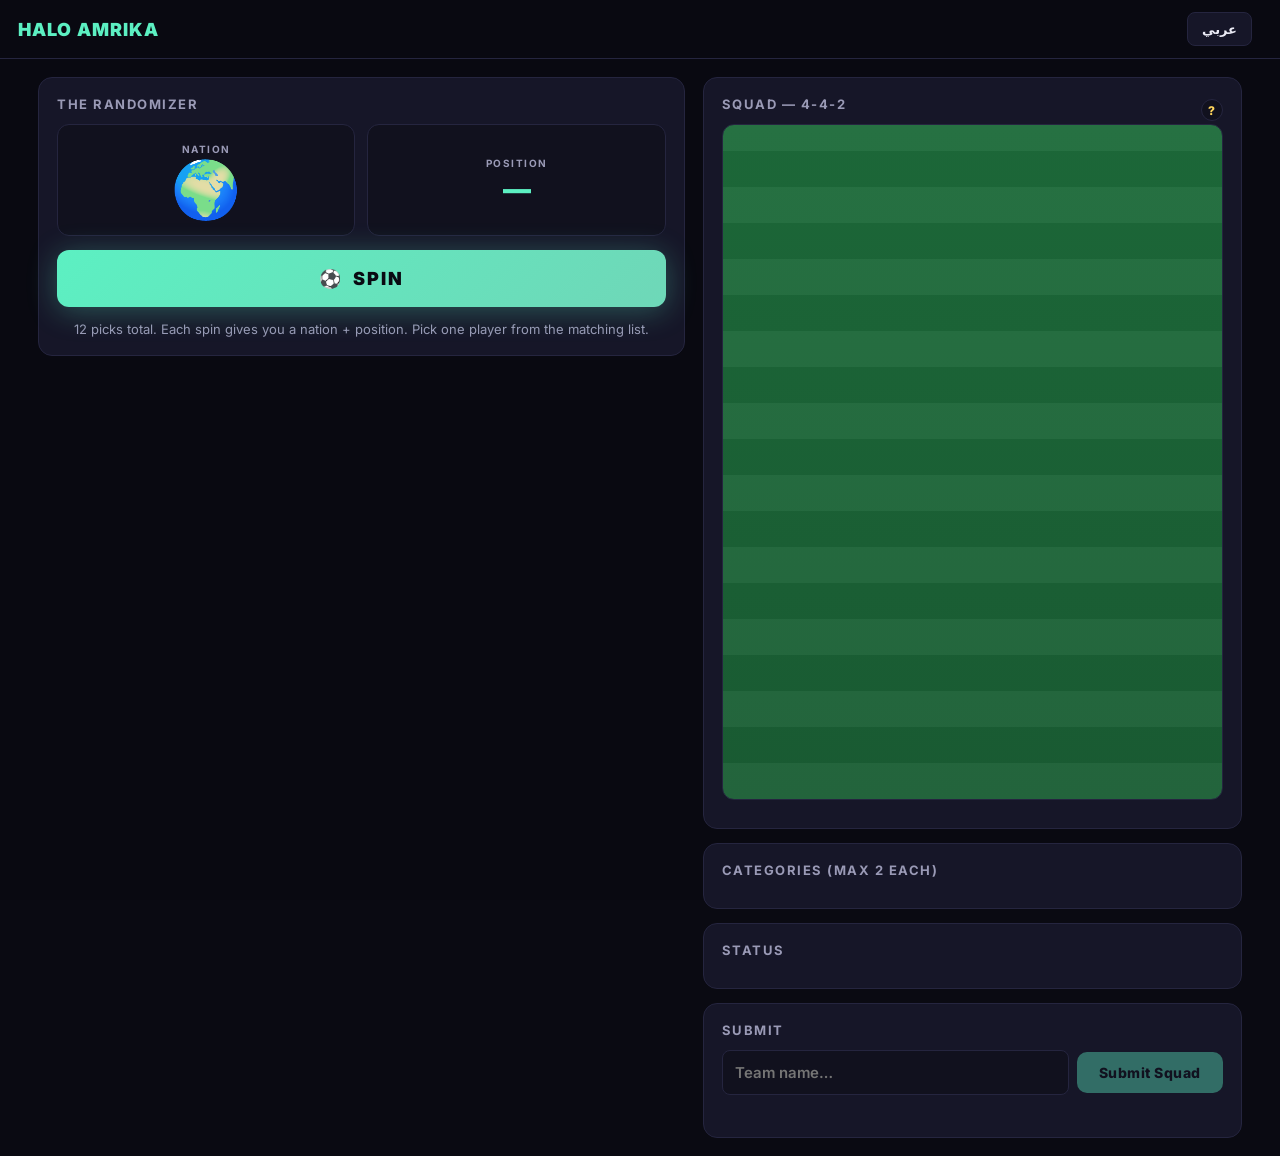
==== build.html @ 742189b5 "brand: 'هاللو امريكا' Arabic name; drop 'Saba7o USA Series 04' subtitle; fix lang persistence across" ====
<!DOCTYPE html>
<html lang="en">
<head>
<meta charset="UTF-8" />
<meta name="viewport" content="width=device-width, initial-scale=1.0" />
<title>Build My Squad · HALO AMRIKA</title>
<link rel="stylesheet" href="styles.css" />
<link href="https://fonts.googleapis.com/css2?family=Inter:wght@400;500;600;700;800;900&display=swap" rel="stylesheet" />
</head>
<body>

<header class="topbar">
  <a href="index.html" class="brand">
    <span class="brand-mark" data-i18n="brand.mark">HALO AMRIKA</span>
  </a>
  <div class="hdr-right">
    <button class="hdr-btn" id="langToggle" title="عربي / English">عربي</button>
    <span id="authSlot" class="auth-slot-inline"></span>
  </div>
</header>

<main class="build">
  <section class="build-left">

    <div class="build-card">
      <h3 data-i18n="build.randomizer">The Randomizer</h3>
      <div class="spinner-display">
        <div class="spinner-box flag" id="reelNation">
          <span class="lbl" data-i18n="reel.nation">NATION</span>
          <span class="val" id="reelNationVal">🌍</span>
        </div>
        <div class="spinner-box role" id="reelRole">
          <span class="lbl" data-i18n="reel.role">POSITION</span>
          <span class="val" id="reelRoleVal">—</span>
        </div>
      </div>
      <button class="spin-action" id="spinBtn" data-i18n="spin">SPIN</button>
      <p class="spin-hint" id="spinHint" data-i18n="spin.hint">12 picks total. Each spin draws a nation; then pick a position bucket and a player.</p>
    </div>

    <div class="build-card" id="candidatesCard" style="display:none;">
      <h3><span data-i18n="pick.player">Pick a player —</span> <span id="candHead" style="color:var(--text);text-transform:none;letter-spacing:0;font-size:15px;font-weight:800;"></span></h3>
      <div class="candidates" id="candidates"></div>
    </div>

    <div class="build-card" id="slotChooserCard" style="display:none;">
      <h3><span id="slotChooserHead" style="color:var(--text);text-transform:none;letter-spacing:0;font-size:15px;font-weight:800;"></span></h3>
      <div class="bucket-grid" id="slotChooserGrid"></div>
    </div>

  </section>

  <section class="build-right">
    <div class="build-card">
      <div style="display:flex;justify-content:space-between;align-items:center;">
        <h3 data-i18n="squad.build.title">Squad — 4-4-2</h3>
        <span class="wildcard-help" id="wildcardHelp" title="" data-i18n-title="wildcard.help">?</span>
      </div>
      <div class="pitch-wrap">
        <div class="pitch442" id="pitch442"></div>
        <div class="bench" id="bench"></div>
      </div>
    </div>

    <div class="build-card">
      <h3 data-i18n="categories">Categories (max 2 each)</h3>
      <div class="cat-status-grid" id="catStatus"></div>
    </div>

    <div class="build-card">
      <h3 data-i18n="status">Status</h3>
      <div id="constraints"></div>
    </div>

    <div class="build-card" id="subInCard" style="display:none;">
      <h3 data-i18n="subin.title">Sub In Wildcard</h3>
      <div id="subInList"></div>
    </div>

    <div class="build-card">
      <h3 data-i18n="submit.title">Submit</h3>
      <div class="submit-row">
        <input class="team-name-input" id="teamName" data-i18n-placeholder="submit.placeholder" placeholder="Team name…" maxlength="40" />
        <button class="submit-btn" id="submitBtn" data-i18n="submit.btn" disabled>Submit Squad</button>
      </div>
      <div class="submit-msg" id="submitMsg"></div>
    </div>
  </section>
</main>

<script type="module" src="js/i18n.js"></script>
<script type="module" src="build.js"></script>
</body>
</html>
---- styles.css ----
:root {
  --bg: #0a0a12;
  --bg-2: #11111e;
  --panel: #161628;
  --panel-2: #1d1d33;
  --line: #25253f;
  --text: #ececf6;
  --text-dim: #9a9ab6;
  --accent: #5cf0c2;
  --accent-2: #ffd55c;
  --pitch-green: #1d6b3a;
  --pitch-green-2: #1a5e34;
  --danger: #ff6b6b;
}

* { box-sizing: border-box; margin: 0; padding: 0; }
html, body {
  color: var(--text); font-family: "Inter", system-ui, sans-serif; min-height: 100vh;
}
body {
  background-color: var(--bg);
  position: relative;
  overflow-x: hidden;
}
/* Subtle grain layer */
body::before {
  content: "";
  position: fixed; inset: 0;
  background-image: url("data:image/svg+xml;utf8,<svg xmlns='http://www.w3.org/2000/svg' width='200' height='200'><filter id='n'><feTurbulence type='fractalNoise' baseFrequency='0.9' numOctaves='2' stitchTiles='stitch'/><feColorMatrix values='0 0 0 0 0  0 0 0 0 0  0 0 0 0 0  0 0 0 0.05 0'/></filter><rect width='100%25' height='100%25' filter='url(%23n)'/></svg>");
  pointer-events: none; z-index: 0; opacity: 0.6;
}
body > * { position: relative; z-index: 1; }
button { font-family: inherit; cursor: pointer; border: none; background: none; color: inherit; }
input { font-family: inherit; }
.hidden { display: none !important; }

/* ── topbar ──────────────────────────────── */
.topbar {
  display: flex; align-items: center; justify-content: space-between;
  padding: 12px 18px; border-bottom: 1px solid var(--line);
  background: rgba(10, 10, 18, 0.85); backdrop-filter: blur(8px);
  position: sticky; top: 0; z-index: 10;
}
.brand {
  display: flex; align-items: baseline; gap: 10px;
  text-decoration: none; color: inherit;
}
.brand-mark { font-weight: 900; letter-spacing: 1px; font-size: 18px; color: var(--accent); }
.brand-sub { color: var(--text-dim); font-size: 13px; }
.round-pill {
  background: var(--panel-2); border: 1px solid var(--line);
  padding: 6px 12px; border-radius: 999px; font-size: 12px;
  font-weight: 600; letter-spacing: 0.5px;
}
.icon-btn {
  width: 36px; height: 36px; border-radius: 8px;
  background: var(--panel); border: 1px solid var(--line);
  font-size: 18px;
}
.icon-btn:hover { background: var(--panel-2); }

.hdr-right { display: flex; align-items: center; gap: 10px; }
.hdr-btn {
  background: var(--panel); border: 1px solid var(--line);
  padding: 8px 14px; border-radius: 8px; font-size: 13px; font-weight: 700; color: var(--text);
  text-decoration: none;
}
.hdr-btn:hover { background: var(--panel-2); }
.hdr-btn.primary { background: var(--accent); color: #0a0a12; border-color: var(--accent); }
.hdr-link { color: var(--text-dim); font-size: 13px; text-decoration: none; }
.hdr-link:hover { color: var(--text); }
.hdr-email { color: var(--text-dim); font-size: 12px; }
.auth-slot-inline { display: inline-flex; align-items: center; gap: 8px; }

.league-banner {
  background: var(--panel-2); border-bottom: 1px solid var(--line);
  padding: 8px 18px; font-size: 13px; text-align: center;
  color: var(--accent);
}
.league-banner b { color: var(--text); }

/* ── setup screen ────────────────────────── */
.setup { padding: 48px 20px 80px; }
.setup-inner { max-width: 720px; margin: 0 auto; text-align: center; }
.setup-title { font-size: 34px; font-weight: 800; margin-bottom: 8px; }
.setup-sub { color: var(--text-dim); margin-bottom: 36px; }
.setup-step { margin-bottom: 28px; text-align: left; }
.setup-step-label {
  font-size: 12px; letter-spacing: 1px; text-transform: uppercase;
  color: var(--text-dim); margin-bottom: 12px;
}
.formation-grid {
  display: grid; grid-template-columns: repeat(auto-fit, minmax(140px, 1fr));
  gap: 10px;
}
.formation-card {
  background: var(--panel); border: 1px solid var(--line);
  border-radius: 12px; padding: 16px; text-align: center;
  transition: border-color 0.15s, transform 0.15s;
}
.formation-card:hover { border-color: var(--accent); transform: translateY(-2px); }
.formation-card.selected { border-color: var(--accent); background: var(--panel-2); }
.formation-card-name { font-weight: 800; font-size: 18px; }
.formation-card-desc { color: var(--text-dim); font-size: 12px; margin-top: 4px; }

.setup-start {
  margin-top: 16px;
  padding: 14px 28px; background: var(--accent); color: #0a0a12;
  border-radius: 12px; font-weight: 800; font-size: 16px;
  transition: opacity 0.15s, transform 0.15s;
}
.setup-start:disabled { opacity: 0.4; cursor: not-allowed; }
.setup-start:not(:disabled):hover { transform: translateY(-2px); }

/* ── game screen ─────────────────────────── */
.game {
  display: grid; grid-template-columns: 1fr 1fr; gap: 18px;
  padding: 18px; max-width: 1240px; margin: 0 auto;
  min-height: calc(100vh - 60px);
}
@media (max-width: 900px) {
  .game { grid-template-columns: 1fr; }
}
.left-col, .pitch-col { display: flex; flex-direction: column; }

/* ── spin pane ───────────────────────────── */
.spin-pane {
  background: var(--panel); border: 1px solid var(--line); border-radius: 16px;
  padding: 32px 24px; text-align: center;
}
.pot-banner {
  display: inline-block;
  background: var(--panel-2); border: 1px solid var(--line);
  padding: 8px 16px; border-radius: 999px;
  font-size: 12px; font-weight: 700; letter-spacing: 1px;
  color: var(--accent); margin-bottom: 6px;
}
.pot-banner .pot-sub {
  color: var(--text-dim); margin-left: 6px; font-weight: 500; letter-spacing: 0.5px;
}
.reels {
  display: grid; grid-template-columns: 1fr 1.5fr; gap: 14px;
  margin: 14px 0 8px;
}
.reel {
  background: var(--bg-2); border: 1px solid var(--line); border-radius: 12px;
  padding: 18px 12px; display: flex; flex-direction: column; align-items: center;
  gap: 6px; min-height: 110px; justify-content: center;
}
.reel-label {
  font-size: 10px; letter-spacing: 1.5px; color: var(--text-dim); font-weight: 700;
}
.reel-value {
  font-size: 38px; font-weight: 900; letter-spacing: 0.5px;
}
.reel-flag .reel-value { font-size: 56px; line-height: 1; }
.reel.spinning .reel-value { animation: spin 0.06s linear infinite; }
@keyframes spin { from { transform: translateY(-3px); } to { transform: translateY(3px); } }

.reel-captions {
  display: grid; grid-template-columns: 1fr 1.5fr; gap: 14px;
  color: var(--text-dim); font-size: 11px; letter-spacing: 1px;
  margin-bottom: 22px;
}

.spin-btn {
  display: block; width: 100%; padding: 16px;
  background: var(--accent); color: #0a0a12; border-radius: 12px;
  font-weight: 900; font-size: 18px; letter-spacing: 1.5px;
  transition: transform 0.15s, opacity 0.15s;
}
.spin-btn:hover { transform: translateY(-2px); }
.spin-btn:disabled { opacity: 0.4; cursor: not-allowed; transform: none; }
.spin-hint { margin-top: 14px; color: var(--text-dim); font-size: 13px; }
.needed-hint {
  margin-top: 8px; color: var(--accent-2); font-size: 13px; font-weight: 600;
}

/* ── draft pane ──────────────────────────── */
.draft-pane {
  background: var(--panel); border: 1px solid var(--line); border-radius: 16px;
  padding: 18px; display: flex; flex-direction: column;
  flex: 1; min-height: 0;
}
.draft-head { display: flex; justify-content: space-between; align-items: center; gap: 12px; }
.draft-title { display: flex; align-items: center; gap: 8px; font-weight: 800; font-size: 18px; }
.draft-title #draftFlag { font-size: 26px; }
.draft-group {
  font-size: 11px; padding: 3px 8px; border-radius: 999px;
  background: var(--panel-2); color: var(--text-dim); font-weight: 700;
}
.draft-search {
  background: var(--bg-2); border: 1px solid var(--line); border-radius: 8px;
  padding: 8px 12px; color: var(--text); width: 180px; font-size: 13px;
}
.draft-subhead {
  display: flex; justify-content: space-between; align-items: center;
  margin: 14px 0 8px;
}
.draft-instruct { color: var(--text-dim); font-size: 12px; }
.draft-cols { display: flex; gap: 14px; font-style: normal; }
.draft-cols i {
  font-size: 10px; color: var(--text-dim); letter-spacing: 1px; font-weight: 700;
  width: 38px; text-align: center; font-style: normal;
}
.player-list {
  flex: 1; overflow-y: auto; min-height: 280px; max-height: 60vh;
  display: flex; flex-direction: column; gap: 4px;
  padding-right: 4px;
}
.player-row {
  display: grid;
  grid-template-columns: 28px 1fr 38px 38px 38px;
  gap: 8px; align-items: center;
  padding: 8px 10px; border-radius: 8px;
  background: var(--bg-2); border: 1px solid transparent;
  transition: border-color 0.1s, background 0.1s;
}
.player-row:hover { border-color: var(--accent); }
.player-row.disabled { opacity: 0.35; cursor: not-allowed; }
.player-row.disabled:hover { border-color: transparent; }
.pr-no { color: var(--text-dim); font-size: 12px; font-weight: 700; text-align: center; }
.pr-meta { display: flex; flex-direction: column; gap: 2px; min-width: 0; }
.pr-name {
  font-weight: 700; font-size: 14px; white-space: nowrap;
  overflow: hidden; text-overflow: ellipsis;
}
.pr-name .captain { font-size: 10px; color: var(--accent-2); margin-left: 4px; }
.pr-club { color: var(--text-dim); font-size: 11px; white-space: nowrap; overflow: hidden; text-overflow: ellipsis; }
.pr-pos, .pr-caps, .pr-goals { text-align: center; font-size: 13px; font-weight: 600; }
.pr-pos { color: var(--accent); }

/* ── pitch ───────────────────────────────── */
.pitch-col { gap: 8px; }
.pitch {
  position: relative; flex: 1; min-height: 440px;
  background:
    linear-gradient(180deg, var(--pitch-green) 0%, var(--pitch-green-2) 100%);
  background-image:
    repeating-linear-gradient(0deg,
      rgba(255,255,255,0.04) 0 36px,
      rgba(0,0,0,0.04) 36px 72px),
    linear-gradient(180deg, var(--pitch-green) 0%, var(--pitch-green-2) 100%);
  border-radius: 16px; border: 1px solid var(--line);
  overflow: hidden; padding: 12px;
}
.pitch-lines { position: absolute; inset: 12px; pointer-events: none; }
.pl-box {
  position: absolute; left: 25%; right: 25%; height: 60px;
  border: 2px solid rgba(255,255,255,0.22);
}
.pl-box-top { top: 0; border-top: none; }
.pl-box-bottom { bottom: 0; border-bottom: none; }
.pl-circle {
  position: absolute; left: 50%; top: 50%;
  width: 90px; height: 90px; border-radius: 50%;
  border: 2px solid rgba(255,255,255,0.22);
  transform: translate(-50%, -50%);
}
.pl-halfway {
  position: absolute; left: 0; right: 0; top: 50%; height: 0;
  border-top: 2px solid rgba(255,255,255,0.22);
}
.pl-spot {
  position: absolute; left: 50%; width: 4px; height: 4px;
  background: rgba(255,255,255,0.4); border-radius: 50%;
  transform: translateX(-50%);
}
.pl-spot-top { top: 36px; }
.pl-spot-bottom { bottom: 36px; }

.slot {
  position: absolute; transform: translate(-50%, -50%);
  display: flex; flex-direction: column; align-items: center; gap: 4px;
  width: 90px; text-align: center;
  z-index: 2;
}
.slot-pill {
  background: rgba(10, 10, 18, 0.78); border: 1.5px solid rgba(255,255,255,0.25);
  border-radius: 10px; padding: 5px 8px;
  min-width: 70px;
  font-size: 11px; font-weight: 700; color: var(--text);
  white-space: nowrap; overflow: hidden; text-overflow: ellipsis; max-width: 100px;
}
.slot.empty .slot-pill {
  background: rgba(10, 10, 18, 0.45); color: rgba(255,255,255,0.55);
  border-style: dashed;
}
.slot.next .slot-pill {
  border-color: var(--accent-2);
  box-shadow: 0 0 0 2px rgba(255, 213, 92, 0.25);
}
.slot-flag { font-size: 16px; line-height: 1; }
.slot-pos {
  font-size: 9px; letter-spacing: 1px; color: rgba(255,255,255,0.6); font-weight: 800;
}

.formation-tag {
  text-align: center; padding: 6px;
  background: var(--panel); border: 1px solid var(--line); border-radius: 8px;
  font-weight: 800; font-size: 13px; color: var(--text-dim); letter-spacing: 2px;
}

/* ── results ─────────────────────────────── */
.results { padding: 36px 20px; }
.results-inner { max-width: 760px; margin: 0 auto; text-align: center; }
.results-title { font-size: 30px; font-weight: 800; }
.results-sub { color: var(--text-dim); margin: 6px 0 22px; }
.results-pitch { min-height: 540px; max-width: 460px; margin: 0 auto 22px; }
.results-buttons { display: flex; justify-content: center; gap: 12px; }
.primary-btn {
  background: var(--accent); color: #0a0a12; padding: 12px 22px;
  border-radius: 10px; font-weight: 800;
}
.ghost-btn {
  background: var(--panel); border: 1px solid var(--line); color: var(--text);
  padding: 12px 22px; border-radius: 10px; font-weight: 700;
}
.primary-btn:hover, .ghost-btn:hover { transform: translateY(-2px); }

/* ── HALO AMRIKA landing — Aurora hero ───── */
.hero {
  padding: 80px 20px 56px;
  border-bottom: 1px solid var(--line);
  text-align: center;
  position: relative;
  overflow: hidden;
  isolation: isolate;
}
.hero::before, .hero::after {
  content: "";
  position: absolute;
  top: -30%; left: -20%;
  width: 140%; height: 160%;
  background:
    radial-gradient(ellipse 40% 30% at 20% 30%, rgba(92, 240, 194, 0.35), transparent 60%),
    radial-gradient(ellipse 35% 28% at 80% 40%, rgba(255, 213, 92, 0.28), transparent 60%),
    radial-gradient(ellipse 50% 35% at 50% 80%, rgba(160, 100, 255, 0.22), transparent 65%);
  filter: blur(60px);
  z-index: -1;
  animation: aurora 28s ease-in-out infinite alternate;
  opacity: 0.85;
}
.hero::after {
  animation-duration: 38s;
  animation-direction: alternate-reverse;
  background:
    radial-gradient(ellipse 35% 25% at 70% 20%, rgba(255, 100, 140, 0.22), transparent 60%),
    radial-gradient(ellipse 45% 35% at 30% 70%, rgba(92, 240, 194, 0.22), transparent 60%);
  opacity: 0.6;
}
@keyframes aurora {
  0%   { transform: translate(0%, 0%)    rotate(0deg)   scale(1); }
  25%  { transform: translate(4%, -3%)   rotate(8deg)   scale(1.05); }
  50%  { transform: translate(-3%, 5%)   rotate(-6deg)  scale(0.98); }
  75%  { transform: translate(6%, 2%)    rotate(10deg)  scale(1.08); }
  100% { transform: translate(-4%, -4%)  rotate(-4deg)  scale(1.02); }
}
@media (prefers-reduced-motion: reduce) {
  .hero::before, .hero::after { animation: none; }
}
.hero-inner { max-width: 760px; margin: 0 auto; }
.hero-eyebrow {
  font-size: 11px; letter-spacing: 2.5px; color: var(--text-dim);
  text-transform: uppercase; margin-bottom: 16px; font-weight: 700;
}
.hero-title {
  font-size: clamp(40px, 8vw, 84px); font-weight: 900; letter-spacing: -1.5px;
  background: linear-gradient(135deg, var(--accent) 0%, var(--accent-2) 50%, #ff8e8e 100%);
  background-size: 200% 200%;
  -webkit-background-clip: text; background-clip: text; color: transparent;
  margin-bottom: 14px; line-height: 1;
  animation: title-shimmer 8s ease-in-out infinite alternate;
  text-shadow: 0 0 60px rgba(92, 240, 194, 0.15);
}
@keyframes title-shimmer {
  0%   { background-position: 0% 50%; }
  100% { background-position: 100% 50%; }
}
.hero-tag { color: var(--text); font-size: 16px; line-height: 1.6; margin-bottom: 24px; }
.hero-tag b { color: var(--accent-2); }
.hero-status {
  display: inline-block;
  background: var(--panel-2); border: 1px solid var(--line);
  padding: 8px 16px; border-radius: 999px;
  font-size: 12px; font-weight: 700; letter-spacing: 1px; color: var(--accent);
}
.hero-cta {
  display: inline-block; margin-top: 18px;
  padding: 14px 28px; background: var(--accent); color: #0a0a12;
  border-radius: 12px; font-weight: 900; font-size: 15px; letter-spacing: 1px;
  text-decoration: none;
  transition: transform 0.18s, box-shadow 0.18s;
  box-shadow: 0 4px 30px rgba(92, 240, 194, 0.25);
  position: relative;
  overflow: hidden;
}
.hero-cta:hover {
  transform: translateY(-2px);
  box-shadow: 0 8px 40px rgba(92, 240, 194, 0.45);
}
.hero-cta::after {
  content: ""; position: absolute; inset: 0;
  background: linear-gradient(110deg, transparent 30%, rgba(255,255,255,0.35) 50%, transparent 70%);
  transform: translateX(-100%);
  transition: transform 0.6s;
}
.hero-cta:hover::after { transform: translateX(100%); }
.hero-cta.ghost {
  background: var(--panel); border: 1px solid var(--line);
  color: var(--text); margin-left: 10px;
}

/* ── strips (sections) ───────────────────── */
.strip { padding: 36px 20px; }
.strip-alt { background: var(--bg-2); border-top: 1px solid var(--line); border-bottom: 1px solid var(--line); }
.strip-inner { max-width: 1100px; margin: 0 auto; }
.strip-title {
  font-size: 18px; font-weight: 800; margin-bottom: 18px;
  letter-spacing: 0.5px;
}
.strip-note { color: var(--text-dim); font-size: 13px; margin-top: 10px; }
.two-col { display: grid; grid-template-columns: 1fr 1fr; gap: 40px; }
@media (max-width: 720px) { .two-col { grid-template-columns: 1fr; gap: 30px; } }

/* ── squad cells (rules summary on landing) ── */
.squad-grid {
  display: grid; grid-template-columns: repeat(4, 1fr); gap: 8px;
}
.sq-cell {
  background: var(--panel); border: 1px solid var(--line); border-radius: 10px;
  padding: 12px; display: flex; justify-content: space-between; align-items: center;
}
.sq-pos { font-weight: 800; color: var(--accent); font-size: 13px; letter-spacing: 1px; }
.sq-n   { font-size: 13px; color: var(--text-dim); }
.sq-cell.wild { border-color: var(--accent-2); }
.sq-cell.wild .sq-pos { color: var(--accent-2); }
.sq-cell.arab { border-color: #d97706; }
.sq-cell.arab .sq-pos { color: #f59e0b; }

/* ── rules table ─────────────────────────── */
.rules { width: 100%; border-collapse: collapse; font-size: 14px; }
.rules td { padding: 8px 10px; border-bottom: 1px solid var(--line); }
.rules td:last-child { text-align: right; font-weight: 800; color: var(--accent); width: 80px; }

/* ── leaderboard ─────────────────────────── */
.lb-table { display: flex; flex-direction: column; gap: 6px; }
.lb-head, .lb-row {
  display: grid;
  grid-template-columns: 44px 1fr 1fr 72px;
  gap: 10px; align-items: center;
  padding: 10px 14px;
}
.lb-head {
  font-size: 11px; color: var(--text-dim); letter-spacing: 1px; padding-bottom: 4px;
}
.lb-row {
  background: var(--panel); border: 1px solid var(--line); border-radius: 10px;
}
.lb-row.me { border-color: var(--accent); background: linear-gradient(180deg, var(--panel) 0%, var(--panel-2) 100%); }
.lb-rank { font-weight: 800; color: var(--accent); font-size: 16px; }
.lb-team { font-weight: 700; }
.lb-team .lb-form { color: var(--text-dim); font-weight: 400; font-size: 11px; margin-left: 6px; }
.lb-owner { color: var(--text-dim); font-size: 13px; overflow: hidden; text-overflow: ellipsis; white-space: nowrap; }
.lb-pts { text-align: right; font-weight: 800; font-size: 16px; }
.lb-empty {
  color: var(--text-dim); font-size: 13px; padding: 18px; text-align: center;
  background: var(--panel); border: 1px dashed var(--line); border-radius: 12px;
}

/* ── player pool ─────────────────────────── */
.pool-head { display: flex; justify-content: space-between; align-items: end; margin-bottom: 16px; flex-wrap: wrap; gap: 8px; }
.pool-stats { color: var(--text-dim); font-size: 12px; }
.pool-filters {
  display: flex; gap: 8px; align-items: center; flex-wrap: wrap;
  margin-bottom: 14px;
}
.pool-select {
  background: var(--bg-2); border: 1px solid var(--line); border-radius: 8px;
  padding: 8px 10px; color: var(--text); font-size: 13px; font-family: inherit;
}
.pool-toggle { display: flex; align-items: center; gap: 6px; color: var(--text-dim); font-size: 13px; cursor: pointer; }
.pool-toggle input { accent-color: var(--accent); }

.pool-list { display: flex; flex-direction: column; gap: 4px; }
.pool-row {
  display: grid;
  grid-template-columns: 32px 1fr auto 38px;
  gap: 10px; align-items: center;
  padding: 8px 12px;
  background: var(--panel); border: 1px solid var(--line); border-radius: 8px;
  transition: border-color 0.1s;
}
.pool-row:hover { border-color: var(--accent); }
.pr-flag { font-size: 18px; line-height: 1; }
.pr-meta { min-width: 0; }
.pr-name { font-weight: 700; font-size: 14px; white-space: nowrap; overflow: hidden; text-overflow: ellipsis; }
.pr-club { font-size: 11px; color: var(--text-dim); white-space: nowrap; overflow: hidden; text-overflow: ellipsis; }
.pr-roles { display: flex; gap: 3px; flex-wrap: wrap; }
.pr-cat { font-size: 11px; font-weight: 800; text-align: center; padding: 3px 0; border-radius: 4px; min-width: 32px; }
.pr-cat.cat-1 { background: rgba(92, 240, 194, 0.18); color: var(--accent); }
.pr-cat.cat-2 { background: rgba(120, 220, 200, 0.16); color: #6ed8b8; }
.pr-cat.cat-3 { background: rgba(255, 213, 92, 0.18); color: var(--accent-2); }
.pr-cat.cat-4 { background: rgba(255, 180, 100, 0.16); color: #ffb464; }
.pr-cat.cat-5 { background: rgba(255, 120, 120, 0.16); color: #ff8888; }
.pr-cat.cat-6 { background: rgba(154, 154, 182, 0.16); color: var(--text-dim); }

.role-chip {
  font-size: 9px; font-weight: 800; letter-spacing: 0.5px;
  padding: 2px 6px; border-radius: 4px;
  background: var(--bg-2); border: 1px solid var(--line); color: var(--text-dim);
}
.role-chip.role-GK  { color: #ffd55c; border-color: #5e4a14; }
.role-chip.role-CB  { color: #7aa6ff; border-color: #3b4e7d; }
.role-chip.role-FB  { color: #8dc7f0; border-color: #3b5b75; }
.role-chip.role-CM  { color: #5cf0c2; border-color: #1e6b54; }
.role-chip.role-WIN { color: #ff8e8e; border-color: #6b2a2a; }
.role-chip.role-ST  { color: #ffb454; border-color: #6b4a14; }

.pool-more { margin-top: 14px; text-align: center; }
.pool-more .ghost-btn { padding: 10px 18px; font-size: 13px; }

/* ── footer ──────────────────────────────── */
.footer {
  padding: 30px 20px; border-top: 1px solid var(--line);
  text-align: center; color: var(--text-dim); font-size: 12px;
  background: var(--bg-2);
}
.footer-sub { margin-top: 4px; opacity: 0.7; }

/* ── RTL polish ──────────────────────────────────────────────── */
[dir="rtl"] .brand { flex-direction: row-reverse; }
[dir="rtl"] .hdr-right { flex-direction: row-reverse; }
[dir="rtl"] .club-crest,
[dir="rtl"] .club-badge { margin-right: 0; margin-left: 4px; }
[dir="rtl"] .cand-pick { letter-spacing: 0; }
[dir="rtl"] .lb-head,
[dir="rtl"] .lb-row { direction: rtl; }
[dir="rtl"] .lb-pts { text-align: left; }
[dir="rtl"] .role-chip { letter-spacing: 0; }
[dir="rtl"] .hero-cta.ghost { margin-left: 0; margin-right: 10px; }

/* ── build (squad builder) ───────────────── */
.build {
  display: grid; grid-template-columns: 1.2fr 1fr; gap: 18px;
  padding: 18px; max-width: 1240px; margin: 0 auto;
}
@media (max-width: 900px) { .build { grid-template-columns: 1fr; } }
.build-left, .build-right { display: flex; flex-direction: column; gap: 14px; }
.build-card {
  background: var(--panel); border: 1px solid var(--line); border-radius: 14px;
  padding: 18px;
}
.build-card h3 {
  font-size: 13px; letter-spacing: 1.5px; color: var(--text-dim);
  text-transform: uppercase; margin-bottom: 12px; font-weight: 700;
}

.spinner-display {
  display: grid; grid-template-columns: 1fr 1fr; gap: 12px;
  margin-bottom: 14px;
}
.spinner-single { margin-bottom: 14px; }
.spinner-box.big { min-height: 140px; }
.spinner-box.big .val { font-size: 32px; }
.spinner-box.flag.big .val { font-size: 64px; }
.spinner-box {
  background: var(--bg-2); border: 1px solid var(--line); border-radius: 12px;
  padding: 18px 12px; display: flex; flex-direction: column; align-items: center;
  gap: 6px; min-height: 110px; justify-content: center; text-align: center;
}
.spinner-box .lbl { font-size: 10px; letter-spacing: 1.5px; color: var(--text-dim); font-weight: 700; }
.spinner-box .val { font-size: 28px; font-weight: 900; line-height: 1; }
.spinner-box.role .val { color: var(--accent); }
.spinner-box.flag .val { font-size: 56px; }
.spinner-box.spinning .val { animation: spin 0.06s linear infinite; }
.spinner-box.big {
  background:
    radial-gradient(ellipse 70% 50% at 50% 50%, rgba(92, 240, 194, 0.06), transparent 70%),
    var(--bg-2);
  box-shadow: inset 0 0 30px rgba(92, 240, 194, 0.08);
  border: 1.5px solid var(--line);
  transition: border-color 0.3s, box-shadow 0.3s;
}
.spinner-box.big.spinning {
  border-color: var(--accent);
  box-shadow:
    inset 0 0 40px rgba(92, 240, 194, 0.2),
    0 0 30px rgba(92, 240, 194, 0.25);
}

.spin-action {
  display: block; width: 100%; padding: 18px;
  background: linear-gradient(135deg, var(--accent) 0%, #6ed8b8 50%, var(--accent) 100%);
  background-size: 200% 100%;
  color: #0a0a12; border-radius: 12px;
  font-weight: 900; font-size: 18px; letter-spacing: 2px;
  margin-bottom: 10px;
  transition: transform 0.15s, box-shadow 0.15s, background-position 0.4s;
  box-shadow: 0 4px 30px rgba(92, 240, 194, 0.3);
  position: relative;
  overflow: hidden;
}
.spin-action:disabled {
  opacity: 0.35; cursor: not-allowed; background: var(--panel); color: var(--text-dim);
  box-shadow: none;
}
.spin-action:not(:disabled):hover {
  transform: translateY(-2px);
  background-position: 100% 0;
  box-shadow: 0 6px 40px rgba(92, 240, 194, 0.5);
}
.spin-action:not(:disabled)::before {
  content: "⚽"; margin-right: 10px; display: inline-block;
  animation: ball-spin 4s linear infinite;
}
@keyframes ball-spin {
  to { transform: rotate(360deg); }
}
.spin-hint { color: var(--text-dim); font-size: 13px; text-align: center; min-height: 1.2em; }

.candidates { display: flex; flex-direction: column; gap: 4px; max-height: 50vh; overflow-y: auto; }
.cand-row {
  display: grid; grid-template-columns: 28px 28px 1fr auto; gap: 10px; align-items: center;
  padding: 8px 12px; background: var(--bg-2); border: 1px solid transparent;
  border-radius: 8px; cursor: pointer; transition: border-color 0.1s;
}
.cand-flag { font-size: 20px; line-height: 1; text-align: center; }
.cand-head-flag { font-size: 22px; vertical-align: middle; margin-right: 2px; }
.cand-row:hover { border-color: var(--accent); }
.cand-no { color: var(--text-dim); font-size: 11px; font-weight: 700; text-align: center; }
.cand-name { font-weight: 700; font-size: 13px; }
.cand-club { font-size: 11px; color: var(--text-dim); }
.cand-pick {
  background: var(--accent); color: #0a0a12; font-weight: 800;
  padding: 4px 10px; border-radius: 6px; font-size: 11px; letter-spacing: 0.5px;
}

/* squad slots panel (right column) */
.slots-grid { display: grid; grid-template-columns: repeat(4, 1fr); gap: 8px; }
.slot-card {
  background: var(--bg-2); border: 1px solid var(--line); border-radius: 10px;
  padding: 10px; min-height: 78px;
  display: flex; flex-direction: column; gap: 4px;
}
.slot-card.next   { border-color: var(--accent-2); box-shadow: 0 0 0 2px rgba(255,213,92,0.18); }
.slot-card.filled { border-color: var(--accent); }
.slot-card.wild   { border-style: dashed; }
.slot-card .slot-tag { font-size: 10px; letter-spacing: 1px; color: var(--text-dim); font-weight: 800; }
.slot-card .slot-name { font-size: 13px; font-weight: 700; line-height: 1.2; overflow: hidden; text-overflow: ellipsis; }
.slot-card .slot-nation { font-size: 11px; color: var(--text-dim); }
.slot-card .slot-empty { color: var(--text-dim); font-size: 12px; font-style: italic; }

.constraint-line {
  display: flex; justify-content: space-between; padding: 6px 0;
  font-size: 13px; border-bottom: 1px solid var(--line);
}
.constraint-line:last-child { border-bottom: none; }
.constraint-line .ok { color: var(--accent); font-weight: 700; }
.constraint-line .bad { color: var(--accent-2); font-weight: 700; }

.submit-row { display: flex; gap: 8px; align-items: center; flex-wrap: wrap; }
.team-name-input {
  flex: 1; min-width: 200px;
  background: var(--bg-2); border: 1px solid var(--line); border-radius: 8px;
  padding: 12px; color: var(--text); font-size: 15px; font-weight: 600;
}
.submit-btn {
  background: var(--accent); color: #0a0a12; padding: 12px 22px;
  border-radius: 10px; font-weight: 800; font-size: 14px; letter-spacing: 0.5px;
}
.submit-btn:disabled { opacity: 0.4; cursor: not-allowed; }
.submit-btn:not(:disabled):hover { transform: translateY(-2px); }
.submit-msg { font-size: 13px; min-height: 1.2em; margin-top: 8px; color: var(--accent-2); }

/* ── bucket picker (after spin) ──────────────────────────────── */
.bucket-grid {
  display: grid; grid-template-columns: repeat(5, 1fr); gap: 6px;
}
@media (max-width: 600px) { .bucket-grid { grid-template-columns: repeat(3, 1fr); } }
.bucket-btn {
  background: var(--bg-2); border: 1.5px solid var(--line); border-radius: 10px;
  padding: 12px 6px; text-align: center;
  display: flex; flex-direction: column; align-items: center; gap: 4px;
  transition: border-color 0.15s, transform 0.15s, background 0.15s;
}
.bucket-btn:not(.disabled):hover {
  border-color: var(--accent);
  transform: translateY(-2px);
  box-shadow: 0 6px 20px rgba(92, 240, 194, 0.18);
}
.bucket-btn.disabled { opacity: 0.35; cursor: not-allowed; }
.bucket-btn .bk-tag {
  font-weight: 900; font-size: 14px; letter-spacing: 1px;
}
.bucket-btn .bk-meta { font-size: 10px; color: var(--text-dim); }
.bucket-btn.bucket-GK  .bk-tag { color: #ffd55c; }
.bucket-btn.bucket-DEF .bk-tag { color: #7aa6ff; }
.bucket-btn.bucket-MID .bk-tag { color: var(--accent); }
.bucket-btn.bucket-WIN .bk-tag { color: #ff8e8e; }
.bucket-btn.bucket-FWD .bk-tag { color: #ffb454; }

/* role chips inline with name */
.cand-roles { margin-left: 6px; display: inline-flex; gap: 3px; }

/* ── per-category status (max 2) ─────────────────────────────── */
.cat-status-grid {
  display: grid; grid-template-columns: repeat(6, 1fr); gap: 6px;
}
.cat-pill {
  background: var(--bg-2); border: 1px solid var(--line); border-radius: 8px;
  padding: 8px 4px; text-align: center;
  display: flex; flex-direction: column; gap: 2px;
}
.cat-pill span { font-size: 10px; color: var(--text-dim); letter-spacing: 1px; font-weight: 700; }
.cat-pill b    { font-size: 14px; font-weight: 800; }
.cat-pill.full { border-color: var(--accent); background: var(--panel-2); }
.cat-pill.full b { color: var(--accent); }

/* ── sub-in rows ─────────────────────────────────────────────── */
.subin-row {
  display: grid; grid-template-columns: 1fr 30px 1fr; align-items: center;
  width: 100%; gap: 8px; padding: 10px 12px; margin-bottom: 6px;
  background: var(--bg-2); border: 1px solid var(--line); border-radius: 10px;
  text-align: left; cursor: pointer; transition: border-color 0.1s;
}
.subin-row:hover { border-color: var(--accent-2); }
.subin-row .swap-arrow {
  text-align: center; font-size: 18px; color: var(--accent-2); font-weight: 800;
}

/* ── modal overlay (submit confirmation + squad viewer) ──────── */
.modal-overlay {
  position: fixed; inset: 0; z-index: 100;
  background: rgba(0, 0, 0, 0.7);
  backdrop-filter: blur(6px);
  display: flex; align-items: center; justify-content: center;
  padding: 20px;
  animation: fadein 0.2s;
}
@keyframes fadein { from { opacity: 0; } to { opacity: 1; } }
.modal-card {
  background: var(--panel); border: 1px solid var(--line);
  border-radius: 16px; padding: 28px;
  max-width: 420px; width: 100%; max-height: 90vh; overflow-y: auto;
  position: relative; text-align: center;
  animation: popin 0.2s;
}
@keyframes popin { from { transform: scale(0.95); } to { transform: scale(1); } }
.modal-x {
  position: absolute; top: 12px; right: 12px;
  width: 32px; height: 32px; border-radius: 50%;
  background: var(--bg-2); border: 1px solid var(--line);
  font-size: 20px; color: var(--text); line-height: 1;
}
.modal-x:hover { background: var(--panel-2); }
.modal-badge { font-size: 50px; margin-bottom: 10px; }
.modal-title { font-size: 24px; font-weight: 900; margin-bottom: 8px; }
.modal-sub { color: var(--text-dim); font-size: 13px; line-height: 1.5; margin-bottom: 18px; }
.modal-actions { display: flex; flex-direction: column; gap: 8px; }
.modal-btn {
  padding: 12px 18px; border-radius: 10px; font-weight: 800; font-size: 14px;
  text-decoration: none; display: block; text-align: center;
  border: 1px solid var(--line); background: var(--panel-2); color: var(--text);
}
.modal-btn:hover { transform: translateY(-1px); }
.modal-btn.primary { background: var(--accent); color: #0a0a12; border-color: var(--accent); }
.modal-btn.whatsapp { background: #25D366; color: #0a0a12; border-color: #25D366; }
.modal-btn.copy { background: var(--bg-2); }
.modal-btn.ghost { background: transparent; color: var(--text-dim); }

/* ── clickable leaderboard rows ─────────────────────────────── */
.lb-row.clickable { cursor: pointer; transition: border-color 0.1s, transform 0.1s; }
.lb-row.clickable:hover { border-color: var(--accent); transform: translateX(2px); }

/* ── wildcard help icon ─────────────────────────────────────── */
.wildcard-help {
  display: inline-flex; align-items: center; justify-content: center;
  width: 22px; height: 22px; border-radius: 50%;
  background: var(--bg-2); border: 1px solid var(--line);
  color: var(--accent-2); font-weight: 800; font-size: 12px;
  cursor: help;
}
.wildcard-help:hover { background: var(--panel-2); border-color: var(--accent-2); }

/* ── homepage "My Squad" card ────────────────────────────────── */
.my-squad-card {
  background: var(--panel); border: 1px solid var(--line); border-radius: 14px;
  padding: 18px;
}
.my-squad-card .pitch442 { aspect-ratio: 1 / 1.25; width: 100%; max-width: 460px; margin: 0 auto; }
.my-squad-card .bench { margin-top: 10px; max-width: 460px; margin-left: auto; margin-right: auto; }

/* ── pitch (4-4-2) inside the build squad card ────────────────── */
.pitch-wrap { display: flex; flex-direction: column; gap: 10px; }
.pitch442 {
  position: relative;
  aspect-ratio: 1 / 1.35;
  background:
    repeating-linear-gradient(0deg,
      rgba(255,255,255,0.04) 0 36px,
      rgba(0,0,0,0.04) 36px 72px),
    linear-gradient(180deg, var(--pitch-green) 0%, var(--pitch-green-2) 100%);
  border-radius: 12px; border: 1px solid var(--line);
  overflow: hidden;
}
.pitch442 .pl-box, .pitch442 .pl-circle, .pitch442 .pl-halfway { pointer-events: none; }
.pitch442 .pl-box {
  position: absolute; left: 25%; right: 25%; height: 60px;
  border: 2px solid rgba(255,255,255,0.22);
}
.pitch442 .pl-box-top { top: 0; border-top: none; }
.pitch442 .pl-box-bottom { bottom: 0; border-bottom: none; }
.pitch442 .pl-circle {
  position: absolute; left: 50%; top: 50%;
  width: 90px; height: 90px; border-radius: 50%;
  border: 2px solid rgba(255,255,255,0.22);
  transform: translate(-50%, -50%);
}
.pitch442 .pl-halfway {
  position: absolute; left: 0; right: 0; top: 50%; height: 0;
  border-top: 2px solid rgba(255,255,255,0.22);
}
.pitch-slot {
  position: absolute; transform: translate(-50%, -50%);
  display: flex; flex-direction: column; align-items: center; gap: 2px;
  min-width: 72px; max-width: 90px; text-align: center;
  z-index: 2;
}
.pitch-slot .ps-flag {
  font-size: 22px; line-height: 1;
  filter: drop-shadow(0 2px 4px rgba(0,0,0,0.5));
  margin-bottom: 2px;
}
.pitch-slot .ps-name, .pitch-slot .ps-tag, .pitch-slot .ps-empty {
  background: rgba(10, 10, 18, 0.82);
  border: 1.5px solid rgba(255,255,255,0.28);
  border-radius: 8px;
  padding: 3px 7px;
  color: var(--text);
}
.pitch-slot .ps-name {
  font-size: 11px; font-weight: 800;
  white-space: nowrap; overflow: hidden; text-overflow: ellipsis;
  max-width: 90px;
}
.pitch-slot .ps-tag {
  font-size: 9px; letter-spacing: 1px; font-weight: 800;
  color: var(--text-dim);
  background: rgba(10, 10, 18, 0.6);
  padding: 1px 6px;
}
.pitch-slot.empty .ps-empty {
  font-size: 10px; letter-spacing: 1px; font-weight: 800; color: rgba(255,255,255,0.6);
  border-style: dashed; background: rgba(10, 10, 18, 0.5);
}
.pitch-slot.filled .ps-name { border-color: var(--accent); }

.bench {
  display: flex; flex-direction: column; gap: 6px;
}
.bench-label {
  font-size: 10px; letter-spacing: 1.5px; color: var(--text-dim); font-weight: 800;
}
.bench-slot {
  background: var(--bg-2); border: 1px dashed var(--line); border-radius: 10px;
  padding: 10px 12px; font-size: 13px; color: var(--text-dim);
}
.bench-slot.filled { border-style: solid; border-color: var(--accent-2); color: var(--text); }

/* ── flag images (flagcdn) ───────────────────────────────────── */
.flag-img {
  width: 24px; height: 18px; object-fit: cover;
  border-radius: 2px; box-shadow: 0 1px 2px rgba(0,0,0,0.4);
  vertical-align: middle;
}
.flag-img-mid {
  width: 36px; height: 27px; object-fit: cover;
  border-radius: 3px; box-shadow: 0 2px 5px rgba(0,0,0,0.5);
  vertical-align: middle;
}
.flag-img-big {
  width: 96px; height: 72px; object-fit: cover;
  border-radius: 4px; box-shadow: 0 4px 12px rgba(0,0,0,0.5);
  vertical-align: middle;
}
.reel-code { font-size: 22px; font-weight: 900; margin-left: 8px; vertical-align: middle; color: var(--text); }

/* ── club crest / initial badge ───────────────────────────────── */
.club-crest {
  width: 18px; height: 18px; object-fit: contain;
  margin-right: 4px; vertical-align: middle;
  border-radius: 3px;
  background: rgba(255,255,255,0.04);
}
.club-badge {
  display: inline-flex; align-items: center; justify-content: center;
  width: 18px; height: 18px; border-radius: 4px;
  font-size: 9px; font-weight: 800; letter-spacing: 0.5px;
  margin-right: 4px; vertical-align: middle;
}
.cand-club { display: flex; align-items: center; }
.cand-meta { min-width: 0; overflow: hidden; }
.cand-name { font-weight: 700; font-size: 13px; white-space: nowrap; overflow: hidden; text-overflow: ellipsis; }
.cand-club { font-size: 11px; color: var(--text-dim); }
.cand-club span { white-space: nowrap; overflow: hidden; text-overflow: ellipsis; }
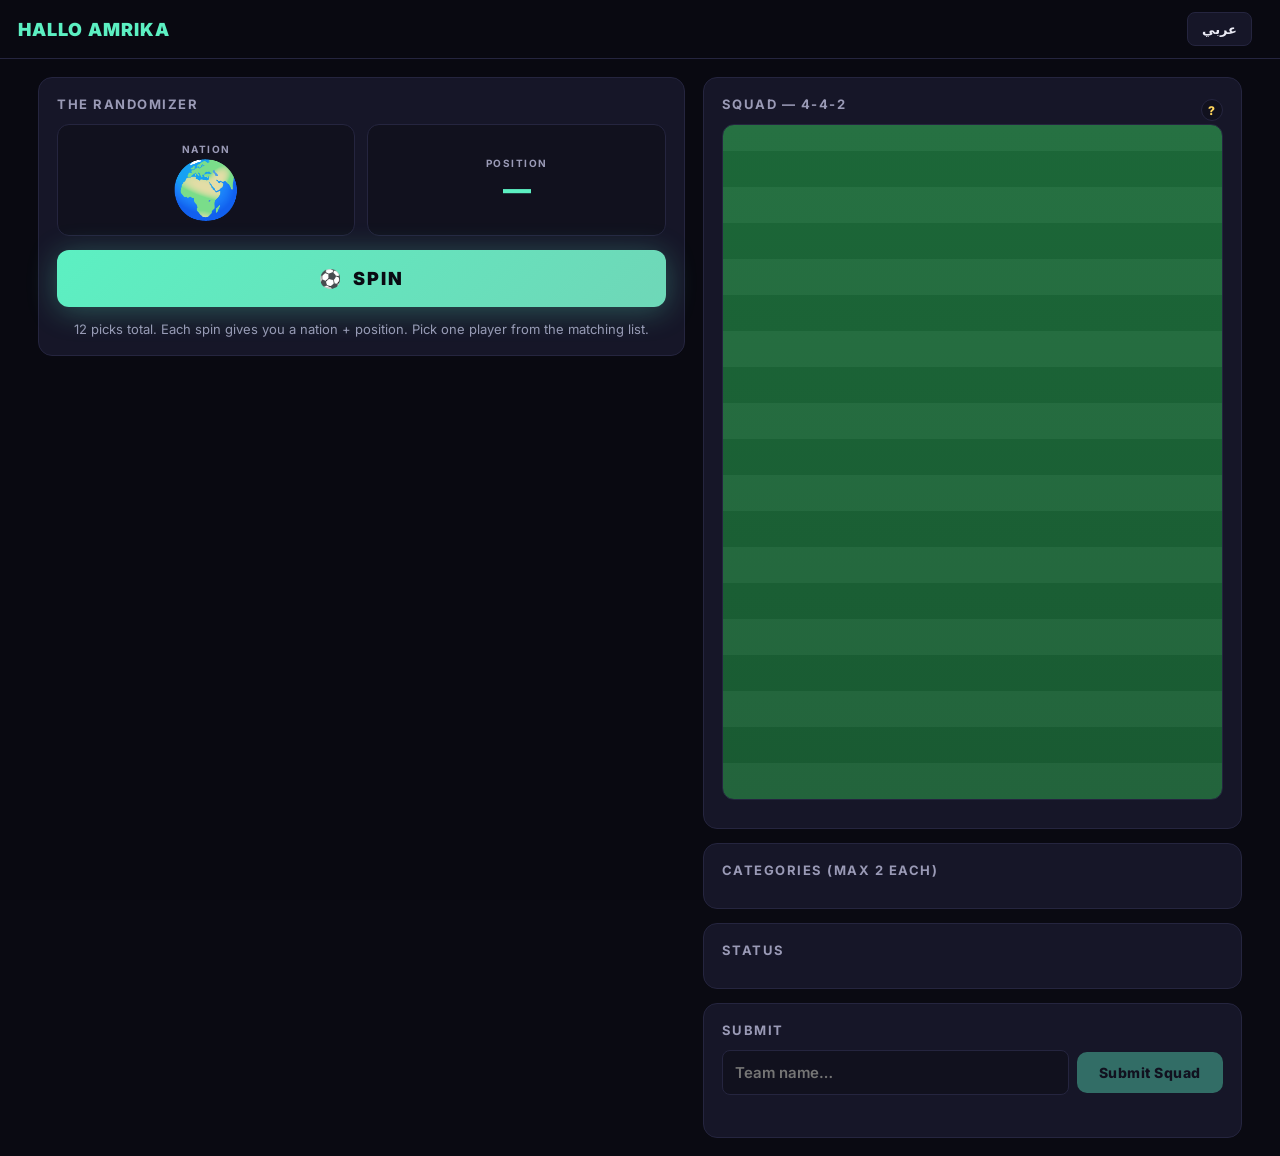
==== commit 28f9995b: "rebrand: HALO AMRIKA → HALLO AMRIKA across all user-facing copy" ====
--- a/build.html
+++ b/build.html
@@ -3,7 +3,7 @@
 <head>
 <meta charset="UTF-8" />
 <meta name="viewport" content="width=device-width, initial-scale=1.0" />
-<title>Build My Squad · HALO AMRIKA</title>
+<title>Build My Squad · HALLO AMRIKA</title>
 <link rel="stylesheet" href="styles.css" />
 <link href="https://fonts.googleapis.com/css2?family=Inter:wght@400;500;600;700;800;900&display=swap" rel="stylesheet" />
 </head>
@@ -11,7 +11,7 @@
 
 <header class="topbar">
   <a href="index.html" class="brand">
-    <span class="brand-mark" data-i18n="brand.mark">HALO AMRIKA</span>
+    <span class="brand-mark" data-i18n="brand.mark">HALLO AMRIKA</span>
   </a>
   <div class="hdr-right">
     <button class="hdr-btn" id="langToggle" title="عربي / English">عربي</button>
--- a/styles.css
+++ b/styles.css
@@ -8,6 +8,8 @@
   --text-dim: #9a9ab6;
   --accent: #5cf0c2;
   --accent-2: #ffd55c;
+  --wc-red: #e63946;       /* WC26 host accent — Mexico/USA/Canada warm */
+  --wc-cyan: #2dd4bf;
   --pitch-green: #1d6b3a;
   --pitch-green-2: #1a5e34;
   --danger: #ff6b6b;
@@ -333,20 +335,20 @@
   top: -30%; left: -20%;
   width: 140%; height: 160%;
   background:
-    radial-gradient(ellipse 40% 30% at 20% 30%, rgba(92, 240, 194, 0.35), transparent 60%),
-    radial-gradient(ellipse 35% 28% at 80% 40%, rgba(255, 213, 92, 0.28), transparent 60%),
-    radial-gradient(ellipse 50% 35% at 50% 80%, rgba(160, 100, 255, 0.22), transparent 65%);
+    radial-gradient(ellipse 40% 30% at 20% 30%, rgba(92, 240, 194, 0.30), transparent 60%),
+    radial-gradient(ellipse 35% 28% at 80% 40%, rgba(255, 213, 92, 0.26), transparent 60%),
+    radial-gradient(ellipse 50% 35% at 50% 80%, rgba(230, 57, 70, 0.22), transparent 65%);
   filter: blur(60px);
   z-index: -1;
   animation: aurora 28s ease-in-out infinite alternate;
-  opacity: 0.85;
+  opacity: 0.9;
 }
 .hero::after {
   animation-duration: 38s;
   animation-direction: alternate-reverse;
   background:
-    radial-gradient(ellipse 35% 25% at 70% 20%, rgba(255, 100, 140, 0.22), transparent 60%),
-    radial-gradient(ellipse 45% 35% at 30% 70%, rgba(92, 240, 194, 0.22), transparent 60%);
+    radial-gradient(ellipse 35% 25% at 70% 20%, rgba(230, 57, 70, 0.22), transparent 60%),
+    radial-gradient(ellipse 45% 35% at 30% 70%, rgba(45, 212, 191, 0.22), transparent 60%);
   opacity: 0.6;
 }
 @keyframes aurora {
@@ -360,13 +362,55 @@
   .hero::before, .hero::after { animation: none; }
 }
 .hero-inner { max-width: 760px; margin: 0 auto; }
+.hero-split {
+  display: flex; gap: 36px; align-items: center; justify-content: center;
+  max-width: 1100px;
+  text-align: left;
+}
+.hero-text { min-width: 0; flex: 1 1 auto; max-width: 640px; }
+.hero-art {
+  flex: 0 0 auto;
+  width: 220px; max-width: 24vw;
+  animation: float 6s ease-in-out infinite alternate;
+}
+.hero-art img { width: 100%; height: auto; display: block; }
+.hero-art.saba-art img {
+  /* Silhouette is pure black on white → invert to white silhouette to
+     show against the dark theme. */
+  filter: invert(1);
+}
+.hero-art.saba-art {
+  filter: drop-shadow(0 12px 36px rgba(92, 240, 194, 0.30))
+          drop-shadow(0 0 18px rgba(92, 240, 194, 0.15));
+}
+.hero-art.wc-art {
+  filter: drop-shadow(0 12px 36px rgba(230, 57, 70, 0.22))
+          drop-shadow(0 4px 12px rgba(0, 0, 0, 0.6));
+  animation-direction: alternate-reverse;
+  animation-duration: 7s;
+}
+@keyframes float {
+  0%   { transform: translateY(0) rotate(-1deg); }
+  100% { transform: translateY(-12px) rotate(2deg); }
+}
+@media (max-width: 820px) {
+  .hero-split { flex-direction: column; text-align: center; }
+  .hero-art   { width: 130px; max-width: 36vw; margin: 4px auto; }
+  .hero-art.wc-art   { order: 0; }
+  .hero-text         { order: 1; }
+  .hero-art.saba-art { order: 2; }
+}
+[dir="rtl"] .hero-split { text-align: right; flex-direction: row-reverse; }
+@media (max-width: 820px) {
+  [dir="rtl"] .hero-split { flex-direction: column-reverse; text-align: center; }
+}
 .hero-eyebrow {
   font-size: 11px; letter-spacing: 2.5px; color: var(--text-dim);
   text-transform: uppercase; margin-bottom: 16px; font-weight: 700;
 }
 .hero-title {
   font-size: clamp(40px, 8vw, 84px); font-weight: 900; letter-spacing: -1.5px;
-  background: linear-gradient(135deg, var(--accent) 0%, var(--accent-2) 50%, #ff8e8e 100%);
+  background: linear-gradient(135deg, var(--accent) 0%, var(--accent-2) 50%, var(--wc-red) 100%);
   background-size: 200% 200%;
   -webkit-background-clip: text; background-clip: text; color: transparent;
   margin-bottom: 14px; line-height: 1;
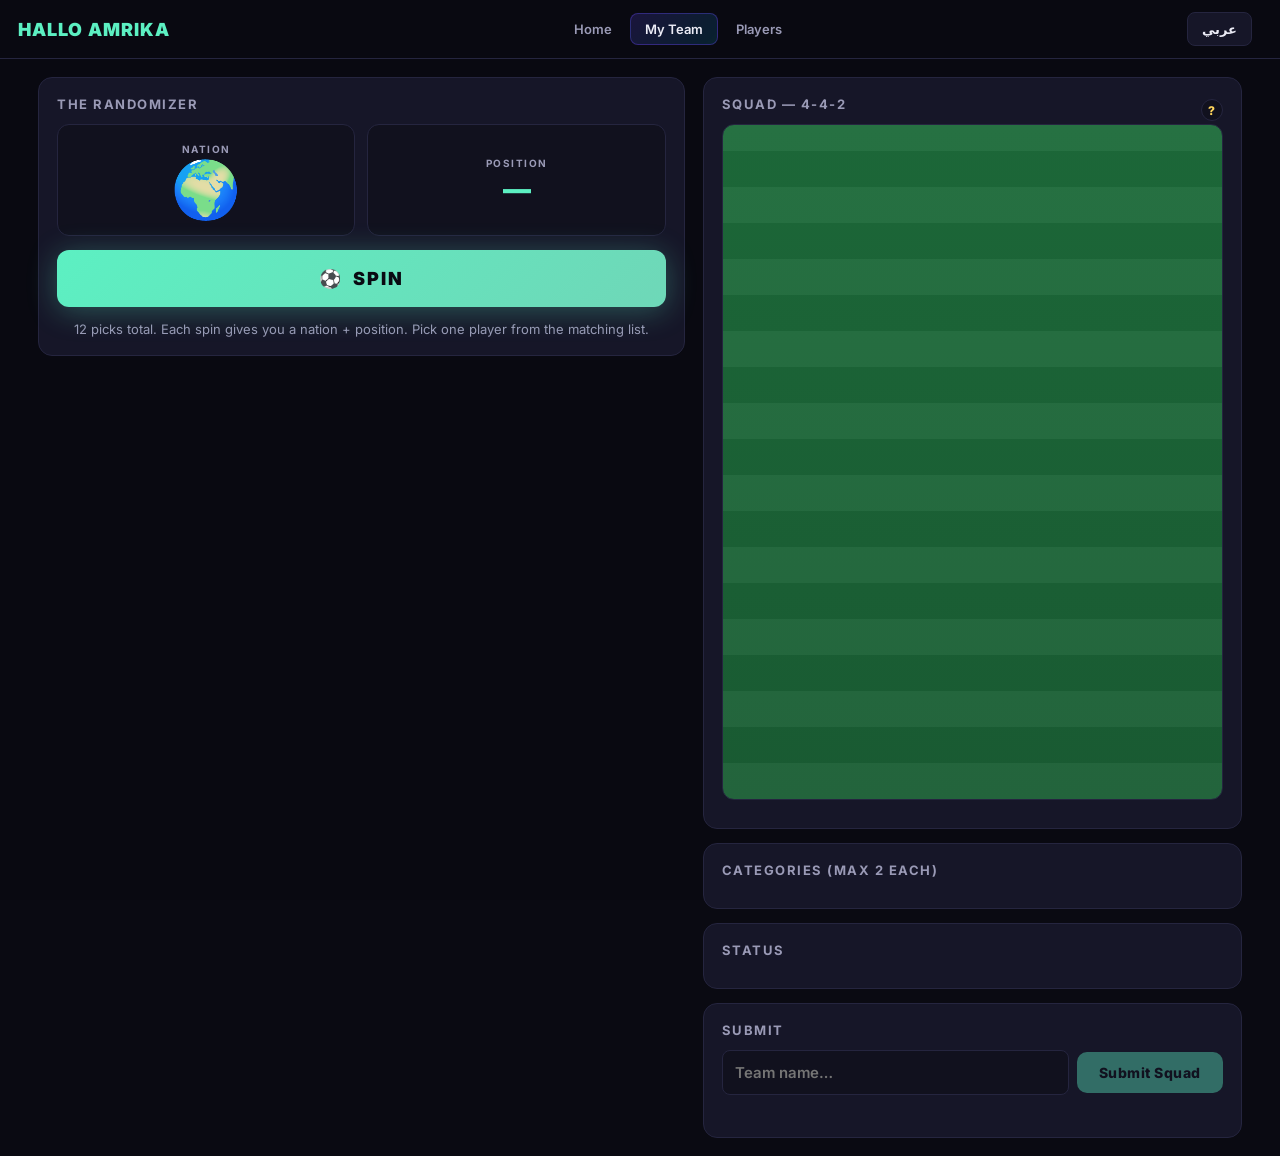
==== commit 5706f0d0: "phase-3: scoring live + 3-tab nav + /team + /players + un-hide leaderboard backend: - fix matchPlaye" ====
--- a/build.html
+++ b/build.html
@@ -13,6 +13,11 @@
   <a href="index.html" class="brand">
     <span class="brand-mark" data-i18n="brand.mark">HALLO AMRIKA</span>
   </a>
+  <nav class="hdr-tabs">
+    <a href="index.html"   class="hdr-tab" data-i18n="tab.home">Home</a>
+    <a href="team.html"    class="hdr-tab active" data-i18n="tab.team">My Team</a>
+    <a href="players.html" class="hdr-tab" data-i18n="tab.players">Players</a>
+  </nav>
   <div class="hdr-right">
     <button class="hdr-btn" id="langToggle" title="عربي / English">عربي</button>
     <span id="authSlot" class="auth-slot-inline"></span>
--- a/styles.css
+++ b/styles.css
@@ -486,6 +486,13 @@
 .rules { width: 100%; border-collapse: collapse; font-size: 14px; }
 .rules td { padding: 8px 10px; border-bottom: 1px solid var(--line); }
 .rules td:last-child { text-align: right; font-weight: 800; color: var(--accent); width: 80px; }
+.rules-subhead {
+  margin-top: 22px; margin-bottom: 8px;
+  font-size: 12px; letter-spacing: 1px; color: var(--text-dim);
+  font-weight: 800; text-transform: uppercase;
+}
+.rules-total td { padding-top: 12px !important; border-top: 2px solid var(--line) !important; border-bottom: none !important; }
+.rules-total td:last-child { color: var(--accent-2); font-size: 16px; }
 
 /* ── leaderboard ─────────────────────────── */
 .lb-table { display: flex; flex-direction: column; gap: 6px; }
@@ -502,6 +509,45 @@
   background: var(--panel); border: 1px solid var(--line); border-radius: 10px;
 }
 .lb-row.me { border-color: var(--accent); background: linear-gradient(180deg, var(--panel) 0%, var(--panel-2) 100%); }
+.lb-row.flash {
+  animation: rowFlash 1.8s ease-out;
+}
+
+/* ── My Rank persistent card ─────────────────────────────────── */
+.my-rank-card {
+  background: linear-gradient(135deg, var(--panel-2) 0%, var(--panel) 100%);
+  border: 1.5px solid var(--accent);
+  border-radius: 12px;
+  padding: 12px 16px;
+  margin-bottom: 14px;
+  cursor: pointer;
+  transition: transform 0.15s, box-shadow 0.15s;
+  box-shadow: 0 4px 20px rgba(92, 240, 194, 0.18);
+}
+.my-rank-card:hover { transform: translateY(-2px); box-shadow: 0 8px 30px rgba(92, 240, 194, 0.28); }
+.my-rank-card .mr-label {
+  font-size: 10px; letter-spacing: 1.5px; color: var(--accent);
+  font-weight: 800; text-transform: uppercase; margin-bottom: 6px;
+}
+.my-rank-card .mr-row {
+  display: grid; grid-template-columns: auto 1fr auto; gap: 14px; align-items: center;
+}
+.my-rank-card .mr-rank {
+  font-size: 28px; font-weight: 900; color: var(--accent);
+  line-height: 1;
+}
+.my-rank-card .mr-team {
+  font-weight: 800; font-size: 16px;
+  overflow: hidden; text-overflow: ellipsis; white-space: nowrap;
+}
+.my-rank-card .mr-form { font-weight: 400; font-size: 11px; color: var(--text-dim); margin-left: 6px; }
+.my-rank-card .mr-pts {
+  font-weight: 900; font-size: 22px; color: var(--accent-2);
+}
+@keyframes rowFlash {
+  0%   { box-shadow: 0 0 0 4px var(--accent-2); transform: scale(1.02); }
+  100% { box-shadow: 0 0 0 0 transparent;       transform: scale(1); }
+}
 .lb-rank { font-weight: 800; color: var(--accent); font-size: 16px; }
 .lb-team { font-weight: 700; }
 .lb-team .lb-form { color: var(--text-dim); font-weight: 400; font-size: 11px; margin-left: 6px; }
@@ -510,6 +556,38 @@
 .lb-empty {
   color: var(--text-dim); font-size: 13px; padding: 18px; text-align: center;
   background: var(--panel); border: 1px dashed var(--line); border-radius: 12px;
+}
+/* ── tournament calendar ─────────────────────────────────────── */
+.cal-grid {
+  display: flex; flex-direction: column; gap: 6px;
+}
+.cal-row {
+  display: grid; grid-template-columns: 1fr 1.2fr auto; gap: 14px; align-items: center;
+  padding: 12px 16px; background: var(--panel); border: 1px solid var(--line); border-radius: 10px;
+  transition: border-color 0.1s;
+}
+.cal-row:hover { border-color: var(--accent); }
+.cal-row.past { opacity: 0.55; }
+.cal-name { font-weight: 800; font-size: 15px; }
+.cal-date { color: var(--text-dim); font-size: 13px; }
+.cal-tz   { font-size: 10px; opacity: 0.6; letter-spacing: 1px; margin-left: 4px; }
+.cal-cd   { font-weight: 700; font-size: 13px; color: var(--accent); text-align: right; min-width: 110px; }
+.cal-locked { color: var(--text-dim); font-weight: 600; }
+@media (max-width: 600px) {
+  .cal-row { grid-template-columns: 1fr; gap: 4px; padding: 12px; }
+  .cal-cd  { text-align: left; }
+}
+
+.lb-locked-card {
+  background: linear-gradient(135deg, var(--panel-2) 0%, var(--panel) 100%);
+  border: 1.5px dashed var(--accent-2);
+  border-radius: 14px;
+  padding: 28px 24px;
+  text-align: center;
+  color: var(--text);
+  font-size: 15px;
+  font-weight: 600;
+  line-height: 1.6;
 }
 
 /* ── player pool ─────────────────────────── */
@@ -886,7 +964,8 @@
 .pitch-slot .ps-name {
   font-size: 11px; font-weight: 800;
   white-space: nowrap; overflow: hidden; text-overflow: ellipsis;
-  max-width: 90px;
+  max-width: 110px;
+  direction: ltr;        /* names stay LTR even when page is RTL */
 }
 .pitch-slot .ps-tag {
   font-size: 9px; letter-spacing: 1px; font-weight: 800;
@@ -948,3 +1027,115 @@
 .cand-name { font-weight: 700; font-size: 13px; white-space: nowrap; overflow: hidden; text-overflow: ellipsis; }
 .cand-club { font-size: 11px; color: var(--text-dim); }
 .cand-club span { white-space: nowrap; overflow: hidden; text-overflow: ellipsis; }
+
+/* ──────── 3-tab header navigation (Phase 3) ──────── */
+.hdr-tabs {
+  display: flex;
+  gap: 4px;
+  align-items: center;
+  margin: 0 8px;
+}
+.hdr-tab {
+  padding: 7px 14px;
+  border-radius: 8px;
+  color: var(--text-dim);
+  font-size: 13px;
+  font-weight: 600;
+  text-decoration: none;
+  transition: background 0.15s, color 0.15s;
+  white-space: nowrap;
+}
+.hdr-tab:hover { color: var(--text); background: var(--bg-2); }
+.hdr-tab.active {
+  background: linear-gradient(135deg, rgba(106,76,255,0.18), rgba(0,212,255,0.12));
+  color: var(--text);
+  border: 1px solid rgba(106,76,255,0.35);
+}
+@media (max-width: 640px) {
+  .hdr-tabs { gap: 2px; margin: 0 4px; }
+  .hdr-tab { padding: 6px 9px; font-size: 11px; }
+}
+
+/* ──────── My Team page ──────── */
+.team-meta {
+  display: flex;
+  justify-content: space-between;
+  align-items: center;
+  gap: 12px;
+  margin-bottom: 16px;
+  padding: 14px 16px;
+  background: var(--bg-2);
+  border: 1px solid var(--line);
+  border-radius: 12px;
+}
+.team-meta .tm-name { font-weight: 800; font-size: 18px; }
+.team-meta .tm-pts {
+  font-weight: 900;
+  font-size: 22px;
+  background: linear-gradient(135deg, var(--accent), var(--accent-2));
+  -webkit-background-clip: text;
+  -webkit-text-fill-color: transparent;
+  background-clip: text;
+}
+.team-pitch { margin: 12px 0; }
+.team-breakdown {
+  margin-top: 18px;
+  background: var(--bg-2);
+  border: 1px solid var(--line);
+  border-radius: 12px;
+  padding: 16px;
+}
+.team-breakdown h3 { margin: 0 0 12px; font-size: 14px; color: var(--text-dim); text-transform: uppercase; letter-spacing: 1px; }
+.tb-row {
+  display: grid;
+  grid-template-columns: 1fr auto;
+  gap: 8px;
+  padding: 8px 0;
+  border-bottom: 1px solid var(--line);
+  font-size: 13px;
+}
+.tb-row:last-child { border-bottom: none; }
+.tb-date { color: var(--text-dim); font-size: 11px; }
+.tb-pts { font-weight: 700; }
+.tb-pts.pos { color: var(--accent); }
+.tb-pts.neg { color: var(--danger); }
+
+/* ──────── Player Leaderboard widget ──────── */
+.pl-board { display: grid; grid-template-columns: 1fr; gap: 4px; }
+.pl-row {
+  display: grid;
+  grid-template-columns: 36px 1fr auto auto auto;
+  gap: 10px;
+  align-items: center;
+  padding: 10px 12px;
+  background: var(--bg-2);
+  border: 1px solid var(--line);
+  border-radius: 8px;
+  font-size: 13px;
+}
+.pl-row .pl-rank { font-weight: 800; color: var(--text-dim); }
+.pl-row .pl-name b { font-weight: 700; }
+.pl-row .pl-nation { color: var(--text-dim); font-size: 11px; }
+.pl-row .pl-stat { font-size: 11px; color: var(--text-dim); min-width: 26px; text-align: center; }
+.pl-row .pl-total {
+  font-weight: 900;
+  background: linear-gradient(135deg, var(--accent), var(--accent-2));
+  -webkit-background-clip: text;
+  -webkit-text-fill-color: transparent;
+  background-clip: text;
+  font-size: 16px;
+  min-width: 28px;
+  text-align: right;
+}
+
+/* ──────── Next-game indicator under player names ──────── */
+.next-game {
+  display: inline-block;
+  font-size: 10px;
+  color: var(--text-dim);
+  margin-top: 2px;
+  white-space: nowrap;
+  letter-spacing: 0.2px;
+}
+.next-game .ng-vs { opacity: 0.7; margin: 0 3px; }
+.next-game.live { color: var(--accent-2); font-weight: 700; }
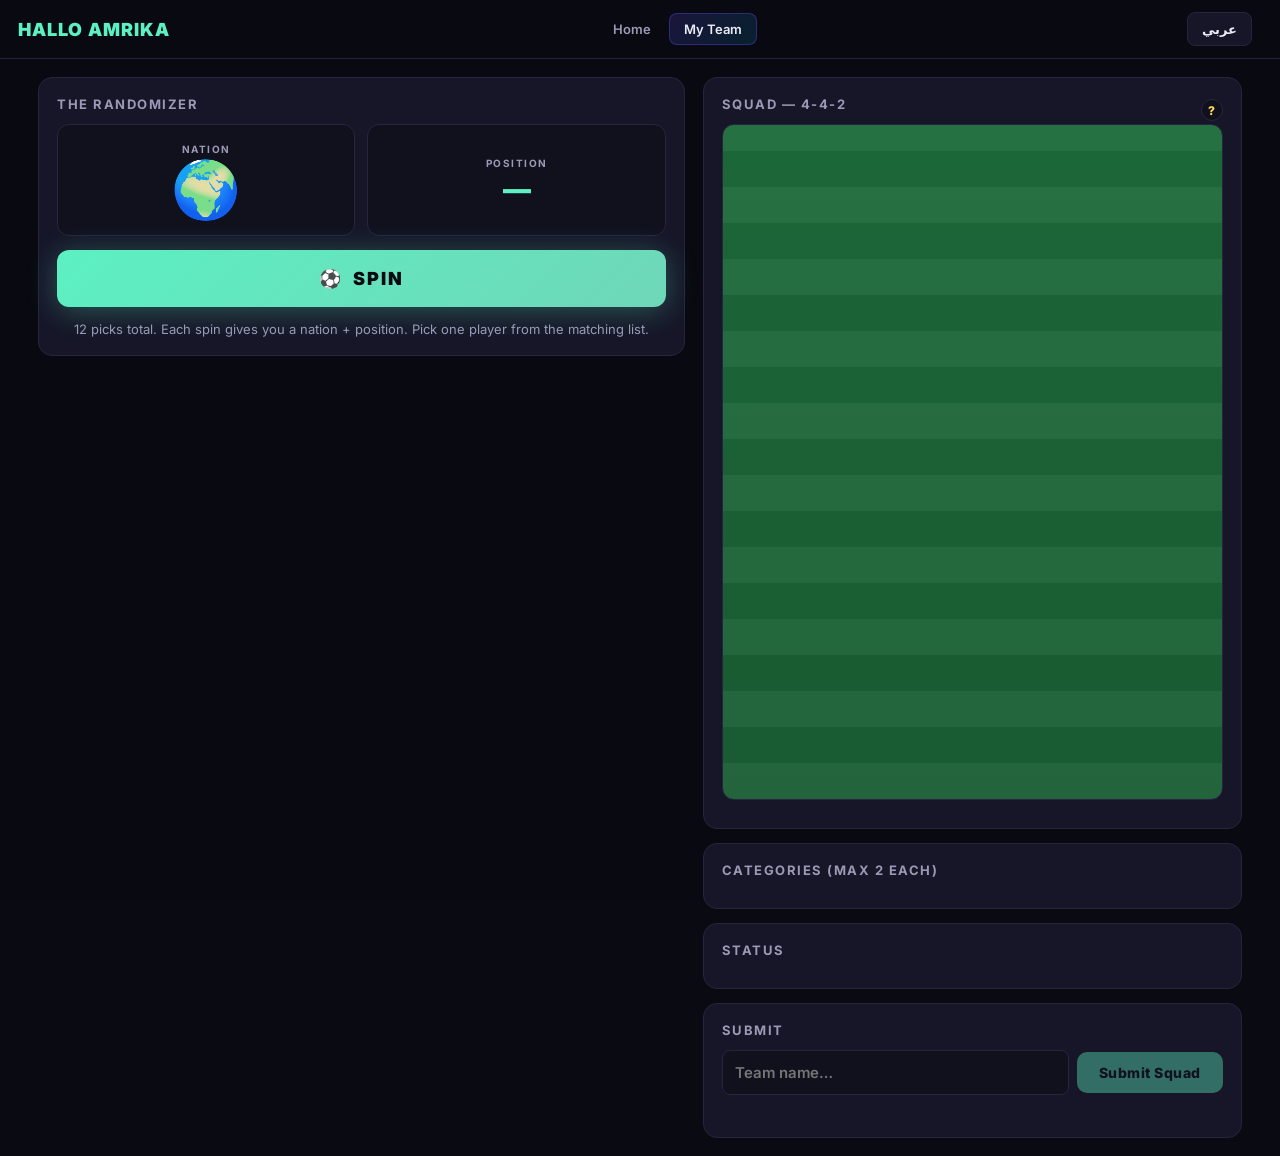
==== commit 2907c3c9: "consolidate: 2-tab nav, Top Players moved to homepage - remove /players.html + players.js entirely (" ====
--- a/build.html
+++ b/build.html
@@ -14,9 +14,8 @@
     <span class="brand-mark" data-i18n="brand.mark">HALLO AMRIKA</span>
   </a>
   <nav class="hdr-tabs">
-    <a href="index.html"   class="hdr-tab" data-i18n="tab.home">Home</a>
-    <a href="team.html"    class="hdr-tab active" data-i18n="tab.team">My Team</a>
-    <a href="players.html" class="hdr-tab" data-i18n="tab.players">Players</a>
+    <a href="index.html" class="hdr-tab" data-i18n="tab.home">Home</a>
+    <a href="team.html"  class="hdr-tab active" data-i18n="tab.team">My Team</a>
   </nav>
   <div class="hdr-right">
     <button class="hdr-btn" id="langToggle" title="عربي / English">عربي</button>
--- a/styles.css
+++ b/styles.css
@@ -1104,7 +1104,7 @@
 .pl-board { display: grid; grid-template-columns: 1fr; gap: 4px; }
 .pl-row {
   display: grid;
-  grid-template-columns: 36px 1fr auto auto auto;
+  grid-template-columns: 36px 1fr auto auto;
   gap: 10px;
   align-items: center;
   padding: 10px 12px;
@@ -1113,10 +1113,12 @@
   border-radius: 8px;
   font-size: 13px;
 }
+.pl-row.clickable:hover { background: rgba(106,76,255,0.08); border-color: rgba(106,76,255,0.4); }
 .pl-row .pl-rank { font-weight: 800; color: var(--text-dim); }
 .pl-row .pl-name b { font-weight: 700; }
 .pl-row .pl-nation { color: var(--text-dim); font-size: 11px; }
-.pl-row .pl-stat { font-size: 11px; color: var(--text-dim); min-width: 26px; text-align: center; }
+.pl-row .pl-icons { display: flex; gap: 8px; font-size: 12px; color: var(--text-dim); align-items: center; }
+.pl-row .pl-icons span { white-space: nowrap; }
 .pl-row .pl-total {
   font-weight: 900;
   background: linear-gradient(135deg, var(--accent), var(--accent-2));
@@ -1127,6 +1129,9 @@
   min-width: 28px;
   text-align: right;
 }
+@media (max-width: 540px) {
+  .pl-row .pl-icons { font-size: 10px; gap: 5px; }
+}
 
 /* ──────── Next-game indicator under player names ──────── */
 .next-game {
@@ -1139,3 +1144,19 @@
 }
 .next-game .ng-vs { opacity: 0.7; margin: 0 3px; }
 .next-game.live { color: var(--accent-2); font-weight: 700; }
+
+/* ──────── Per-player score/next-match on pitch slot ──────── */
+.pitch-slot .ps-pts {
+  font-size: 12px; font-weight: 900; margin-top: 1px; line-height: 1;
+}
+.pitch-slot .ps-pts.pos { color: var(--accent); }
+.pitch-slot .ps-pts.neg { color: var(--danger); }
+.pitch-slot .ps-icons {
+  font-size: 9px; color: var(--text-dim); margin-top: 1px;
+  white-space: nowrap; max-width: 100px; overflow: hidden; text-overflow: ellipsis;
+}
+.pitch-slot .ps-next {
+  font-size: 9px; color: var(--text-dim); margin-top: 2px;
+  font-style: italic; white-space: nowrap; max-width: 110px;
+  overflow: hidden; text-overflow: ellipsis;
+}
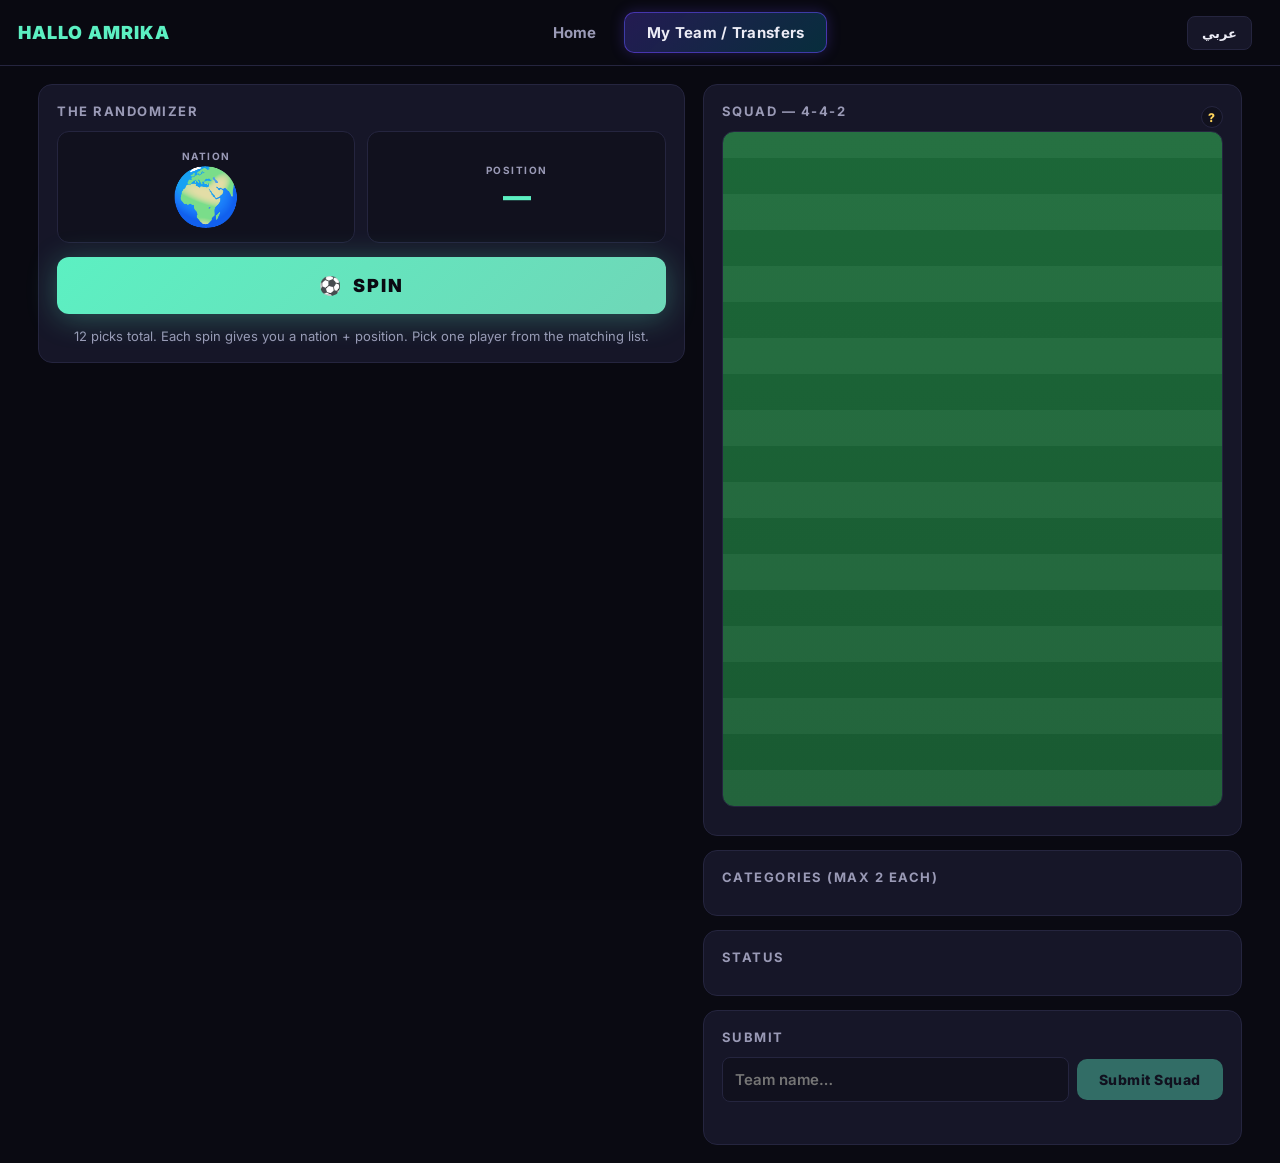
==== commit 4552b697: "open MD3 transfers with frozen MD2 scoring squads" ====
--- a/build.html
+++ b/build.html
@@ -92,7 +92,7 @@
   </section>
 </main>
 
-<script type="module" src="js/i18n.js"></script>
-<script type="module" src="build.js"></script>
+<script type="module" src="js/i18n.js?v=20260619-md3window"></script>
+<script type="module" src="build.js?v=20260619-md3window"></script>
 </body>
 </html>
--- a/styles.css
+++ b/styles.css
@@ -455,6 +455,255 @@
   color: var(--text); margin-left: 10px;
 }
 
+/* ── matchday command strip ───────────────── */
+.matchday-hub {
+  padding: 0 20px 34px;
+  margin-top: -16px;
+  background:
+    linear-gradient(180deg, rgba(10,10,18,0) 0%, rgba(10,10,18,0.92) 28%, var(--bg) 100%),
+    linear-gradient(90deg, rgba(230,57,70,0.14), rgba(92,240,194,0.08) 42%, rgba(255,213,92,0.12));
+}
+.matchday-inner {
+  max-width: 1100px;
+  margin: 0 auto;
+  display: grid;
+  grid-template-columns: minmax(0, 1.45fr) minmax(320px, 0.8fr);
+  gap: 14px;
+}
+.matchday-panel {
+  min-width: 0;
+  background:
+    linear-gradient(135deg, rgba(255,255,255,0.06), rgba(255,255,255,0.02)),
+    var(--panel);
+  border: 1px solid rgba(255,255,255,0.12);
+  border-radius: 16px;
+  padding: 16px;
+  box-shadow: 0 22px 60px rgba(0,0,0,0.28);
+}
+.matchday-panel-main {
+  position: relative;
+  overflow: hidden;
+}
+.matchday-panel-main::before {
+  content: "";
+  position: absolute;
+  inset: 0 0 auto 0;
+  height: 3px;
+  background: linear-gradient(90deg, var(--wc-red), var(--accent-2), var(--accent));
+}
+.matchday-kicker,
+.dash-kicker {
+  color: var(--accent-2);
+  font-size: 10px;
+  font-weight: 900;
+  letter-spacing: 1.7px;
+  text-transform: uppercase;
+}
+.md-topline {
+  display: flex;
+  align-items: flex-start;
+  justify-content: space-between;
+  gap: 14px;
+  margin-top: 6px;
+  margin-bottom: 14px;
+}
+.md-title {
+  font-size: 24px;
+  line-height: 1;
+  font-weight: 900;
+  letter-spacing: 0;
+}
+.md-date {
+  margin-top: 6px;
+  color: var(--text-dim);
+  font-size: 12px;
+  font-weight: 700;
+}
+.md-pill {
+  flex: 0 0 auto;
+  border-radius: 999px;
+  padding: 7px 11px;
+  font-size: 11px;
+  font-weight: 900;
+  letter-spacing: 0.7px;
+  color: #0a0a12;
+  background: var(--accent);
+}
+.md-pill.live { background: var(--wc-red); color: #fff; }
+.md-pill.queued { background: #7aa6ff; color: #07101f; }
+.md-pill.scored { background: var(--accent); }
+.md-pill.upcoming { background: var(--accent-2); }
+.md-games {
+  display: grid;
+  grid-template-columns: repeat(2, minmax(0, 1fr));
+  gap: 8px;
+}
+.md-game {
+  min-width: 0;
+  background: rgba(10,10,18,0.52);
+  border: 1px solid rgba(255,255,255,0.09);
+  border-radius: 12px;
+  padding: 11px;
+}
+.md-game.live { border-color: rgba(230,57,70,0.55); box-shadow: inset 0 0 0 1px rgba(230,57,70,0.18); }
+.md-game.scored { border-color: rgba(92,240,194,0.28); }
+.md-game.queued { border-color: rgba(122,166,255,0.38); }
+.md-status {
+  color: var(--text-dim);
+  font-size: 9px;
+  font-weight: 900;
+  letter-spacing: 1.2px;
+  text-transform: uppercase;
+  margin-bottom: 8px;
+}
+.md-game.live .md-status { color: #ff7b83; }
+.md-game.scored .md-status { color: var(--accent); }
+.md-game.queued .md-status { color: #9bbcff; }
+.md-sides {
+  display: grid;
+  grid-template-columns: minmax(0, 1fr) auto minmax(0, 1fr);
+  gap: 8px;
+  align-items: center;
+  font-size: 13px;
+  font-weight: 900;
+}
+.md-sides span:first-child,
+.md-sides span:last-child {
+  min-width: 0;
+  overflow: hidden;
+  text-overflow: ellipsis;
+  white-space: nowrap;
+}
+.md-sides span:last-child { text-align: right; }
+.md-score {
+  min-width: 48px;
+  text-align: center;
+  padding: 5px 8px;
+  border-radius: 8px;
+  background: #f5f1df;
+  color: #101018;
+  font-size: 16px;
+  font-weight: 900;
+}
+.md-time {
+  min-width: 54px;
+  text-align: center;
+  color: var(--accent-2);
+  font-size: 12px;
+  font-weight: 900;
+}
+.md-meta {
+  margin-top: 8px;
+  color: var(--text-dim);
+  font-size: 11px;
+}
+.user-dashboard {
+  display: flex;
+  flex-direction: column;
+  gap: 13px;
+}
+.dash-head {
+  display: flex;
+  justify-content: space-between;
+  gap: 12px;
+  align-items: flex-start;
+}
+.dash-team {
+  margin-top: 5px;
+  font-size: 19px;
+  font-weight: 900;
+  line-height: 1.1;
+  overflow-wrap: anywhere;
+}
+.dash-link {
+  flex: 0 0 auto;
+  text-decoration: none;
+  color: #0a0a12;
+  background: var(--accent);
+  border-radius: 8px;
+  padding: 7px 10px;
+  font-size: 11px;
+  font-weight: 900;
+}
+.dash-grid {
+  display: grid;
+  grid-template-columns: repeat(2, minmax(0, 1fr));
+  gap: 8px;
+}
+.dash-stat {
+  background: rgba(10,10,18,0.45);
+  border: 1px solid rgba(255,255,255,0.08);
+  border-radius: 11px;
+  padding: 11px;
+}
+.dash-stat.primary {
+  background: linear-gradient(135deg, rgba(92,240,194,0.16), rgba(255,213,92,0.06));
+  border-color: rgba(92,240,194,0.34);
+}
+.dash-stat span,
+.dash-move span {
+  display: block;
+  color: var(--text-dim);
+  font-size: 10px;
+  font-weight: 900;
+  letter-spacing: 1px;
+  text-transform: uppercase;
+}
+.dash-stat b {
+  display: block;
+  margin-top: 4px;
+  color: var(--text);
+  font-size: 24px;
+  line-height: 1;
+  font-weight: 900;
+}
+.dash-stat.primary b { color: var(--accent); }
+.dash-move {
+  display: flex;
+  justify-content: space-between;
+  gap: 10px;
+  align-items: center;
+  padding: 10px 11px;
+  background: rgba(10,10,18,0.42);
+  border: 1px solid rgba(255,255,255,0.08);
+  border-radius: 11px;
+}
+.dash-move b {
+  font-size: 18px;
+  font-weight: 900;
+}
+.dash-move.up b { color: #4ade80; }
+.dash-move.down b { color: var(--danger); }
+.dash-move.flat b { color: var(--text-dim); }
+.dash-guest-title {
+  font-size: 21px;
+  font-weight: 900;
+  line-height: 1.1;
+}
+.dash-guest-copy {
+  color: var(--text-dim);
+  font-size: 13px;
+  line-height: 1.45;
+}
+.hub-skeleton {
+  color: var(--text-dim);
+  font-size: 13px;
+  padding: 12px;
+}
+@media (max-width: 860px) {
+  .matchday-inner { grid-template-columns: 1fr; }
+}
+@media (max-width: 560px) {
+  .matchday-hub { padding-left: 12px; padding-right: 12px; }
+  .matchday-panel { padding: 13px; border-radius: 14px; }
+  .md-topline { flex-direction: column; align-items: stretch; }
+  .md-pill { align-self: flex-start; }
+  .md-games { grid-template-columns: 1fr; }
+  .md-title { font-size: 21px; }
+  .md-sides { font-size: 12px; gap: 6px; }
+  .md-score { min-width: 44px; font-size: 15px; }
+}
+
 /* ── strips (sections) ───────────────────── */
 .strip { padding: 36px 20px; }
 .strip-alt { background: var(--bg-2); border-top: 1px solid var(--line); border-bottom: 1px solid var(--line); }
@@ -493,12 +742,96 @@
 }
 .rules-total td { padding-top: 12px !important; border-top: 2px solid var(--line) !important; border-bottom: none !important; }
 .rules-total td:last-child { color: var(--accent-2); font-size: 16px; }
+.rules-grid {
+  display: grid;
+  grid-template-columns: 1fr;
+  gap: 6px;
+}
+.rule-card {
+  display: grid;
+  grid-template-columns: 44px minmax(0, 1fr) 48px;
+  gap: 10px;
+  align-items: center;
+  min-height: 44px;
+  padding: 9px 10px;
+  background: var(--panel);
+  border: 1px solid var(--line);
+  border-radius: 8px;
+  font-size: 13px;
+}
+.rule-card .rule-code {
+  display: inline-flex;
+  align-items: center;
+  justify-content: center;
+  min-width: 34px;
+  min-height: 24px;
+  border-radius: 6px;
+  background: rgba(92,240,194,0.10);
+  border: 1px solid rgba(92,240,194,0.24);
+  color: var(--accent);
+  font-size: 10px;
+  font-weight: 900;
+  letter-spacing: 0.6px;
+}
+.rule-card b {
+  color: var(--accent);
+  text-align: right;
+  font-size: 14px;
+}
+.rule-card.danger .rule-code {
+  background: rgba(255,107,107,0.10);
+  border-color: rgba(255,107,107,0.30);
+  color: var(--danger);
+}
+.rule-card.danger b { color: var(--danger); }
+.rule-card.total {
+  border-color: rgba(255,213,92,0.30);
+  background: linear-gradient(135deg, rgba(255,213,92,0.10), rgba(255,255,255,0.02)), var(--panel);
+}
+.rule-card.total .rule-code {
+  background: rgba(255,213,92,0.12);
+  border-color: rgba(255,213,92,0.30);
+  color: var(--accent-2);
+}
+.rule-card.total b:last-child {
+  color: var(--accent-2);
+  font-size: 16px;
+}
 
 /* ── leaderboard ─────────────────────────── */
 .lb-table { display: flex; flex-direction: column; gap: 6px; }
+.lb-tabs {
+  display: inline-flex;
+  gap: 4px;
+  padding: 4px;
+  margin: 2px 0 12px;
+  background: var(--bg-2);
+  border: 1px solid var(--line);
+  border-radius: 10px;
+}
+.lb-tab {
+  min-height: 32px;
+  padding: 0 12px;
+  border: 0;
+  border-radius: 7px;
+  background: transparent;
+  color: var(--text-dim);
+  font-family: inherit;
+  font-size: 12px;
+  font-weight: 900;
+  cursor: pointer;
+}
+.lb-tab.active {
+  color: #0a0a12;
+  background: var(--accent);
+}
+.lb-tab:not(.active):hover {
+  color: var(--text);
+  background: rgba(255,255,255,0.05);
+}
 .lb-head, .lb-row {
   display: grid;
-  grid-template-columns: 44px 1fr 1fr 72px;
+  grid-template-columns: 44px minmax(0, 1.35fr) minmax(0, 1fr) 82px 82px;
   gap: 10px; align-items: center;
   padding: 10px 14px;
 }
@@ -511,6 +844,76 @@
 .lb-row.me { border-color: var(--accent); background: linear-gradient(180deg, var(--panel) 0%, var(--panel-2) 100%); }
 .lb-row.flash {
   animation: rowFlash 1.8s ease-out;
+}
+.mini-league-card {
+  margin: 0 0 16px;
+  padding: 14px;
+  border: 1px solid rgba(92,240,194,0.24);
+  border-radius: 12px;
+  background:
+    linear-gradient(135deg, rgba(92,240,194,0.10), rgba(255,213,92,0.07)),
+    var(--panel);
+  box-shadow: 0 12px 36px rgba(0,0,0,0.20);
+}
+.mini-league-head {
+  display: flex;
+  align-items: flex-start;
+  justify-content: space-between;
+  gap: 14px;
+  margin-bottom: 8px;
+}
+.mini-league-head h3 {
+  margin: 0;
+  color: var(--text);
+  font-size: 18px;
+  line-height: 1.2;
+}
+.mini-league-head p {
+  margin: 4px 0 0;
+  color: var(--text-dim);
+  font-size: 12px;
+}
+.mini-league-stat {
+  flex: 0 0 auto;
+  padding: 6px 9px;
+  border: 1px solid rgba(255,213,92,0.28);
+  border-radius: 8px;
+  color: var(--accent-2);
+  background: rgba(255,213,92,0.08);
+  font-size: 11px;
+  font-weight: 900;
+}
+.mini-league-card .lb-head {
+  padding-top: 4px;
+}
+.mini-league-board .lb-row {
+  background: rgba(255,255,255,0.035);
+}
+.mini-global {
+  display: block;
+  margin-top: 2px;
+  color: var(--text-dim);
+  font-size: 10px;
+  font-weight: 700;
+}
+.overall-league-head {
+  display: flex;
+  align-items: flex-end;
+  justify-content: space-between;
+  gap: 14px;
+  margin: 18px 0 10px;
+}
+.overall-league-head h3 {
+  margin: 0;
+  color: var(--text);
+  font-size: 19px;
+  line-height: 1.2;
+}
+.overall-league-head p {
+  margin: 0;
+  color: var(--text-dim);
+  font-size: 12px;
+  font-weight: 700;
 }
 
 /* ── My Rank persistent card ─────────────────────────────────── */
@@ -548,15 +951,92 @@
   0%   { box-shadow: 0 0 0 4px var(--accent-2); transform: scale(1.02); }
   100% { box-shadow: 0 0 0 0 transparent;       transform: scale(1); }
 }
-.lb-rank { font-weight: 800; color: var(--accent); font-size: 16px; }
+.lb-rank { font-weight: 800; color: var(--accent); font-size: 16px; display: flex; align-items: center; gap: 6px; }
+.lb-mv { font-size: 11px; font-weight: 700; }
+.lb-mv.up   { color: #4ade80; }
+.lb-mv.down { color: var(--danger); }
+.lb-mv.same { color: var(--text-dim); opacity: 0.6; }
+.lb-mv.new {
+  background: rgba(255,213,92,0.15);
+  border: 1px solid rgba(255,213,92,0.4);
+  color: var(--accent-2);
+  padding: 1px 6px; border-radius: 4px;
+  font-size: 9px; letter-spacing: 1px;
+}
 .lb-team { font-weight: 700; }
 .lb-team .lb-form { color: var(--text-dim); font-weight: 400; font-size: 11px; margin-left: 6px; }
 .lb-owner { color: var(--text-dim); font-size: 13px; overflow: hidden; text-overflow: ellipsis; white-space: nowrap; }
-.lb-pts { text-align: right; font-weight: 800; font-size: 16px; }
+.lb-round-pts,
+.lb-pts {
+  text-align: right;
+  font-weight: 800;
+  font-size: 16px;
+}
+.lb-round-pts {
+  color: var(--accent);
+}
 .lb-empty {
   color: var(--text-dim); font-size: 13px; padding: 18px; text-align: center;
   background: var(--panel); border: 1px dashed var(--line); border-radius: 12px;
 }
+
+.score-status-card {
+  display: grid;
+  grid-template-columns: auto 1fr;
+  gap: 10px 14px;
+  align-items: center;
+  margin: -2px 0 14px;
+  padding: 12px 14px;
+  background: var(--panel);
+  border: 1px solid var(--line);
+  border-radius: 10px;
+}
+.score-status-card::before {
+  content: "";
+  width: 10px;
+  height: 10px;
+  border-radius: 50%;
+  background: var(--text-dim);
+  box-shadow: 0 0 0 4px rgba(154,154,182,0.12);
+}
+.score-status-card.live::before {
+  background: var(--accent-2);
+  box-shadow: 0 0 0 4px rgba(255,213,92,0.14);
+}
+.score-status-card.queued::before {
+  background: #7aa6ff;
+  box-shadow: 0 0 0 4px rgba(122,166,255,0.14);
+}
+.score-status-card.updating::before {
+  background: var(--accent);
+  box-shadow: 0 0 0 4px rgba(92,240,194,0.16);
+}
+.score-status-card.updated::before {
+  background: var(--accent);
+}
+.score-status-title {
+  color: var(--text);
+  font-size: 12px;
+  font-weight: 900;
+  letter-spacing: 0.7px;
+  text-transform: uppercase;
+}
+.score-status-body {
+  grid-column: 2;
+  color: var(--text-dim);
+  font-size: 13px;
+  line-height: 1.45;
+}
+@media (max-width: 540px) {
+  .score-status-card {
+    grid-template-columns: auto 1fr;
+    align-items: start;
+  }
+  .score-status-body {
+    grid-column: 1 / -1;
+  }
+}
+
 /* ── tournament calendar ─────────────────────────────────────── */
 .cal-grid {
   display: flex; flex-direction: column; gap: 6px;
@@ -576,6 +1056,36 @@
 @media (max-width: 600px) {
   .cal-row { grid-template-columns: 1fr; gap: 4px; padding: 12px; }
   .cal-cd  { text-align: left; }
+}
+@media (max-width: 540px) {
+  .mini-league-head {
+    flex-direction: column;
+    gap: 8px;
+  }
+  .mini-league-stat {
+    align-self: flex-start;
+  }
+  .overall-league-head {
+    align-items: flex-start;
+    flex-direction: column;
+    gap: 4px;
+  }
+  .mini-league-card .lb-head,
+  .mini-league-card .lb-row {
+    grid-template-columns: 30px minmax(0, 1.15fr) minmax(0, 0.85fr) 46px 46px;
+    gap: 8px;
+    padding-inline: 10px;
+  }
+  .lb-head,
+  .lb-row {
+    grid-template-columns: 30px minmax(0, 1.15fr) minmax(0, 0.85fr) 46px 46px;
+    gap: 8px;
+    padding-inline: 10px;
+  }
+  .lb-round-pts,
+  .lb-pts {
+    font-size: 14px;
+  }
 }
 
 .lb-locked-card {
@@ -658,6 +1168,7 @@
 [dir="rtl"] .cand-pick { letter-spacing: 0; }
 [dir="rtl"] .lb-head,
 [dir="rtl"] .lb-row { direction: rtl; }
+[dir="rtl"] .lb-round-pts,
 [dir="rtl"] .lb-pts { text-align: left; }
 [dir="rtl"] .role-chip { letter-spacing: 0; }
 [dir="rtl"] .hero-cta.ghost { margin-left: 0; margin-right: 10px; }
@@ -913,6 +1424,111 @@
 .my-squad-card .pitch442 { aspect-ratio: 1 / 1.25; width: 100%; max-width: 460px; margin: 0 auto; }
 .my-squad-card .bench { margin-top: 10px; max-width: 460px; margin-left: auto; margin-right: auto; }
 
+/* Visible scoring details below compact squad pitches */
+.score-detail {
+  max-width: 560px;
+  margin: 14px auto 0;
+  padding-top: 12px;
+  border-top: 1px solid var(--line);
+  text-align: left;
+}
+[dir="rtl"] .score-detail { text-align: right; }
+.score-detail-title {
+  color: var(--text-dim);
+  font-size: 11px;
+  font-weight: 800;
+  letter-spacing: 1px;
+  margin-bottom: 4px;
+  text-transform: uppercase;
+}
+.score-detail-row {
+  display: grid;
+  grid-template-columns: minmax(110px, 1fr) minmax(0, 1.7fr) auto;
+  gap: 10px;
+  align-items: center;
+  padding: 8px 0;
+  border-bottom: 1px solid rgba(255,255,255,0.06);
+}
+.score-detail-row:last-child { border-bottom: 0; }
+.score-detail-player {
+  display: flex;
+  align-items: center;
+  gap: 7px;
+  min-width: 0;
+  font-size: 13px;
+}
+.score-detail-player b {
+  min-width: 0;
+  overflow: hidden;
+  text-overflow: ellipsis;
+  white-space: nowrap;
+}
+.score-detail-player img { flex: 0 0 auto; }
+.score-detail-chips {
+  display: flex;
+  flex-wrap: wrap;
+  gap: 5px;
+  justify-content: flex-end;
+  min-width: 0;
+}
+[dir="rtl"] .score-detail-chips { justify-content: flex-start; }
+.score-chip {
+  display: inline-flex;
+  align-items: center;
+  gap: 6px;
+  padding: 4px 7px;
+  border: 1px solid rgba(92,240,194,0.28);
+  border-radius: 7px;
+  background: rgba(92,240,194,0.08);
+  color: var(--text);
+  font-size: 11px;
+  line-height: 1;
+  white-space: nowrap;
+}
+.score-chip em {
+  display: inline-flex;
+  align-items: center;
+  justify-content: center;
+  min-width: 22px;
+  min-height: 18px;
+  padding: 0 4px;
+  border-radius: 5px;
+  background: rgba(92,240,194,0.12);
+  color: var(--accent);
+  font-style: normal;
+  font-size: 9px;
+  font-weight: 900;
+}
+.score-chip b { color: var(--accent); }
+.score-chip.neg {
+  border-color: rgba(255,107,107,0.35);
+  background: rgba(255,107,107,0.08);
+}
+.score-chip.neg em {
+  background: rgba(255,107,107,0.12);
+  color: var(--danger);
+}
+.score-chip.neg b { color: var(--danger); }
+.score-detail-total {
+  min-width: 34px;
+  text-align: right;
+  font-size: 14px;
+  font-weight: 900;
+}
+[dir="rtl"] .score-detail-total { text-align: left; }
+.score-detail-total.pos { color: var(--accent); }
+.score-detail-total.neg { color: var(--danger); }
+@media (max-width: 540px) {
+  .score-detail-row {
+    grid-template-columns: 1fr auto;
+    gap: 6px 10px;
+  }
+  .score-detail-chips {
+    grid-column: 1 / -1;
+    justify-content: flex-start;
+  }
+}
+
 /* ── pitch (4-4-2) inside the build squad card ────────────────── */
 .pitch-wrap { display: flex; flex-direction: column; gap: 10px; }
 .pitch442 {
@@ -1036,24 +1652,138 @@
   margin: 0 8px;
 }
 .hdr-tab {
-  padding: 7px 14px;
-  border-radius: 8px;
+  padding: 10px 22px;
+  border-radius: 10px;
   color: var(--text-dim);
-  font-size: 13px;
-  font-weight: 600;
+  font-size: 15px;
+  font-weight: 700;
   text-decoration: none;
-  transition: background 0.15s, color 0.15s;
+  letter-spacing: 0.3px;
+  transition: background 0.15s, color 0.15s, transform 0.15s;
   white-space: nowrap;
-}
-.hdr-tab:hover { color: var(--text); background: var(--bg-2); }
+  border: 1px solid transparent;
+}
+.hdr-tab:hover { color: var(--text); background: var(--bg-2); transform: translateY(-1px); }
 .hdr-tab.active {
-  background: linear-gradient(135deg, rgba(106,76,255,0.18), rgba(0,212,255,0.12));
+  background: linear-gradient(135deg, rgba(106,76,255,0.28), rgba(0,212,255,0.18));
   color: var(--text);
-  border: 1px solid rgba(106,76,255,0.35);
+  border: 1px solid rgba(106,76,255,0.55);
+  box-shadow: 0 0 14px rgba(106,76,255,0.25);
 }
 @media (max-width: 640px) {
-  .hdr-tabs { gap: 2px; margin: 0 4px; }
-  .hdr-tab { padding: 6px 9px; font-size: 11px; }
+  .hdr-tabs { gap: 4px; margin: 0 6px; }
+  .hdr-tab { padding: 8px 14px; font-size: 13px; }
+}
+
+/* "This is your team for the next round" header on /team.html */
+.team-next-round {
+  text-align: center;
+  font-size: 16px;
+  font-weight: 700;
+  color: var(--accent);
+  margin: 4px 0 16px;
+  letter-spacing: 0.3px;
+}
+
+/* ──────── Transfer bar (above pitch on /team.html) ──────── */
+.transfer-bar {
+  display: flex; align-items: center; justify-content: space-between;
+  gap: 14px; flex-wrap: wrap;
+  padding: 12px 16px; margin-bottom: 14px;
+  background: linear-gradient(135deg, rgba(106,76,255,0.12), rgba(0,212,255,0.08));
+  border: 1px solid rgba(106,76,255,0.35); border-radius: 12px;
+}
+.transfer-bar .tx-left { display: flex; align-items: center; gap: 14px; }
+.transfer-bar .tx-actions { display: flex; align-items: center; gap: 8px; flex-wrap: wrap; }
+.transfer-bar .tx-counter { display: flex; align-items: baseline; gap: 6px; }
+.transfer-bar .tx-num { font-weight: 900; font-size: 24px; color: var(--accent); }
+.transfer-bar .tx-num-label { font-size: 11px; text-transform: uppercase; letter-spacing: 1px; color: var(--text-dim); }
+.transfer-bar .tx-closes { font-size: 11px; color: var(--text-dim); }
+.transfer-bar .tx-btn {
+  background: var(--accent); color: #0a0a12; border: none; border-radius: 8px;
+  padding: 10px 16px; font-size: 13px; font-weight: 800;
+  cursor: pointer; white-space: nowrap; font-family: inherit;
+}
+.transfer-bar .tx-btn-secondary {
+  background: rgba(255,213,92,0.12);
+  color: var(--accent-2);
+  border: 1px solid rgba(255,213,92,0.45);
+}
+.transfer-bar .tx-btn:disabled { opacity: 0.4; cursor: not-allowed; }
+
+/* ──────── Transfer modal ──────── */
+.tx-step { margin-top: 14px; }
+.tx-step-label {
+  font-size: 11px; letter-spacing: 1px; text-transform: uppercase;
+  color: var(--text-dim); margin-bottom: 8px;
+}
+.tx-search {
+  width: 100%; padding: 10px 12px; margin-bottom: 8px;
+  background: var(--bg-2); border: 1px solid var(--line); border-radius: 8px;
+  color: var(--text); font-size: 13px; font-family: inherit;
+}
+.tx-out-list, .tx-in-list {
+  display: flex; flex-direction: column; gap: 4px; max-height: 260px; overflow-y: auto;
+}
+.tx-row {
+  display: grid;
+  grid-template-columns: 44px 24px 1fr auto auto;
+  gap: 8px; align-items: center;
+  padding: 8px 10px; text-align: left;
+  background: var(--bg-2); border: 1px solid var(--line); border-radius: 8px;
+  cursor: pointer; font-size: 12px; color: var(--text); font-family: inherit;
+}
+.tx-row:hover { background: rgba(106,76,255,0.1); border-color: rgba(106,76,255,0.4); }
+.tx-row.selected { background: rgba(106,76,255,0.2); border-color: var(--accent); }
+.tx-row-pos {
+  font-weight: 800; font-size: 10px; padding: 3px 6px;
+  background: var(--panel-2); border-radius: 4px; text-align: center;
+}
+.tx-row-flag img { display: block; border-radius: 2px; }
+.tx-row-name { display: flex; flex-direction: column; gap: 1px; min-width: 0; }
+.tx-row-name b { font-weight: 700; overflow: hidden; text-overflow: ellipsis; white-space: nowrap; }
+.tx-row-meta { color: var(--text-dim); font-size: 10px; overflow: hidden; text-overflow: ellipsis; white-space: nowrap; }
+.tx-row-pts { font-weight: 800; color: var(--accent); font-size: 13px; min-width: 28px; text-align: right; }
+.tx-row-next { color: var(--text-dim); font-size: 10px; white-space: nowrap; min-width: 80px; text-align: right; }
+.tx-empty { text-align: center; padding: 16px; color: var(--text-dim); font-size: 12px; }
+.tx-wild-card {
+  display: flex; align-items: center; gap: 8px;
+  padding: 10px 12px; margin-top: 12px;
+  background: rgba(255,213,92,0.10);
+  border: 1px solid rgba(255,213,92,0.35);
+  border-radius: 8px; font-size: 13px;
+}
+.tx-wild-card span:last-child { color: var(--text-dim); font-size: 11px; }
+@media (max-width: 540px) {
+  .transfer-bar { align-items: stretch; }
+  .transfer-bar .tx-actions { width: 100%; }
+  .transfer-bar .tx-actions .tx-btn { flex: 1 1 150px; }
+  .tx-row { grid-template-columns: 36px 22px 1fr auto; gap: 6px; }
+  .tx-row-next { display: none; }
+}
+
+/* Bundled-transfer summary view */
+.tx-summary { margin-top: 16px; }
+.tx-swap-pair {
+  display: grid; grid-template-columns: 1fr auto 1fr;
+  align-items: center; gap: 10px;
+  padding: 10px 12px; margin-bottom: 8px;
+  background: var(--bg-2); border: 1px solid rgba(106,76,255,0.35);
+  border-radius: 8px; font-size: 13px;
+}
+.tx-swap-side { display: flex; align-items: center; gap: 6px; min-width: 0; }
+.tx-swap-side img { border-radius: 2px; }
+.tx-swap-arrow { color: var(--accent); font-weight: 800; font-size: 18px; }
+
+.tx-hist-md {
+  display: inline-block;
+  font-size: 11px; font-weight: 700;
+  letter-spacing: 1px; text-transform: uppercase;
+  color: var(--accent-2);
+  background: rgba(255,213,92,0.12);
+  border: 1px solid rgba(255,213,92,0.35);
+  padding: 4px 10px; border-radius: 6px;
+  margin-bottom: 10px;
 }
 
 /* ──────── My Team page ──────── */
@@ -1100,25 +1830,99 @@
 .tb-pts.pos { color: var(--accent); }
 .tb-pts.neg { color: var(--danger); }
 
+/* Match-grouped breakdown */
+.tb-match {
+  padding: 10px 0;
+  border-bottom: 1px solid var(--line);
+}
+.tb-match:last-child { border-bottom: none; }
+.tb-match-head {
+  display: flex; justify-content: space-between; align-items: center;
+  font-size: 13px; margin-bottom: 6px;
+}
+.tb-player {
+  display: flex; justify-content: space-between; align-items: center;
+  font-size: 12px; padding: 3px 12px; color: var(--text);
+}
+.tb-player .tb-icons { color: var(--text-dim); margin-left: 6px; font-size: 11px; }
+
 /* ──────── Player Leaderboard widget ──────── */
-.pl-board { display: grid; grid-template-columns: 1fr; gap: 4px; }
-.pl-row {
-  display: grid;
-  grid-template-columns: 36px 1fr auto auto;
-  gap: 10px;
-  align-items: center;
+.tp-search {
+  width: 100%;
   padding: 10px 12px;
   background: var(--bg-2);
   border: 1px solid var(--line);
   border-radius: 8px;
+  color: var(--text);
   font-size: 13px;
-}
+  font-family: inherit;
+}
+.tp-search::placeholder { color: var(--text-dim); }
+.pl-board { display: grid; grid-template-columns: 1fr; gap: 4px; }
+.pl-head {
+  display: grid;
+  grid-template-columns: 30px 24px minmax(0, 1fr) minmax(72px, auto) 48px 34px;
+  gap: 10px;
+  align-items: center;
+  padding: 0 12px 4px;
+  color: var(--text-dim);
+  font-size: 10px;
+  font-weight: 900;
+  text-transform: uppercase;
+  letter-spacing: 0.6px;
+}
+.pl-head-stats,
+.pl-head-own,
+.pl-head-total { text-align: right; }
+.pl-row {
+  display: grid;
+  grid-template-columns: 30px 24px minmax(0, 1fr) minmax(72px, auto) 48px 34px;
+  gap: 10px;
+  align-items: center;
+  padding: 8px 12px;
+  background: var(--bg-2);
+  border: 1px solid var(--line);
+  border-radius: 8px;
+  font-size: 13px;
+}
+.pl-row .pl-flag img { display: block; border-radius: 2px; }
+.pl-row .pl-name { display: flex; flex-direction: column; gap: 1px; min-width: 0; }
+.pl-row .pl-name b { overflow: hidden; text-overflow: ellipsis; white-space: nowrap; }
 .pl-row.clickable:hover { background: rgba(106,76,255,0.08); border-color: rgba(106,76,255,0.4); }
 .pl-row .pl-rank { font-weight: 800; color: var(--text-dim); }
 .pl-row .pl-name b { font-weight: 700; }
 .pl-row .pl-nation { color: var(--text-dim); font-size: 11px; }
-.pl-row .pl-icons { display: flex; gap: 8px; font-size: 12px; color: var(--text-dim); align-items: center; }
-.pl-row .pl-icons span { white-space: nowrap; }
+.pl-row .pl-icons { display: flex; gap: 6px; font-size: 12px; color: var(--text-dim); align-items: center; }
+.pl-row .pl-icons span {
+  display: inline-flex;
+  align-items: center;
+  gap: 3px;
+  white-space: nowrap;
+}
+.pl-row .pl-icons em {
+  display: inline-flex;
+  align-items: center;
+  justify-content: center;
+  min-width: 18px;
+  min-height: 17px;
+  padding: 0 4px;
+  border-radius: 5px;
+  background: rgba(92,240,194,0.10);
+  color: var(--accent);
+  font-style: normal;
+  font-size: 9px;
+  font-weight: 900;
+}
+.pl-row .pl-icons .neg,
+.pl-row .pl-icons .neg em { color: var(--danger); }
+.pl-row .pl-icons .neg em { background: rgba(255,107,107,0.10); }
+.pl-row .pl-own {
+  color: var(--text-dim);
+  font-size: 12px;
+  font-weight: 800;
+  text-align: right;
+  white-space: nowrap;
+}
 .pl-row .pl-total {
   font-weight: 900;
   background: linear-gradient(135deg, var(--accent), var(--accent-2));
@@ -1130,7 +1934,12 @@
   text-align: right;
 }
 @media (max-width: 540px) {
-  .pl-row .pl-icons { font-size: 10px; gap: 5px; }
+  .pl-head { grid-template-columns: 26px 22px minmax(0, 1fr) 42px 32px; gap: 6px; }
+  .pl-head-stats { display: none; }
+  .pl-row { grid-template-columns: 26px 22px minmax(0, 1fr) 42px 32px; gap: 6px; }
+  .pl-row .pl-icons { display: none; }
+  .pl-row .pl-own { font-size: 11px; }
+  .pl-row .pl-total { min-width: 0; font-size: 15px; }
 }
 
 /* ──────── Next-game indicator under player names ──────── */
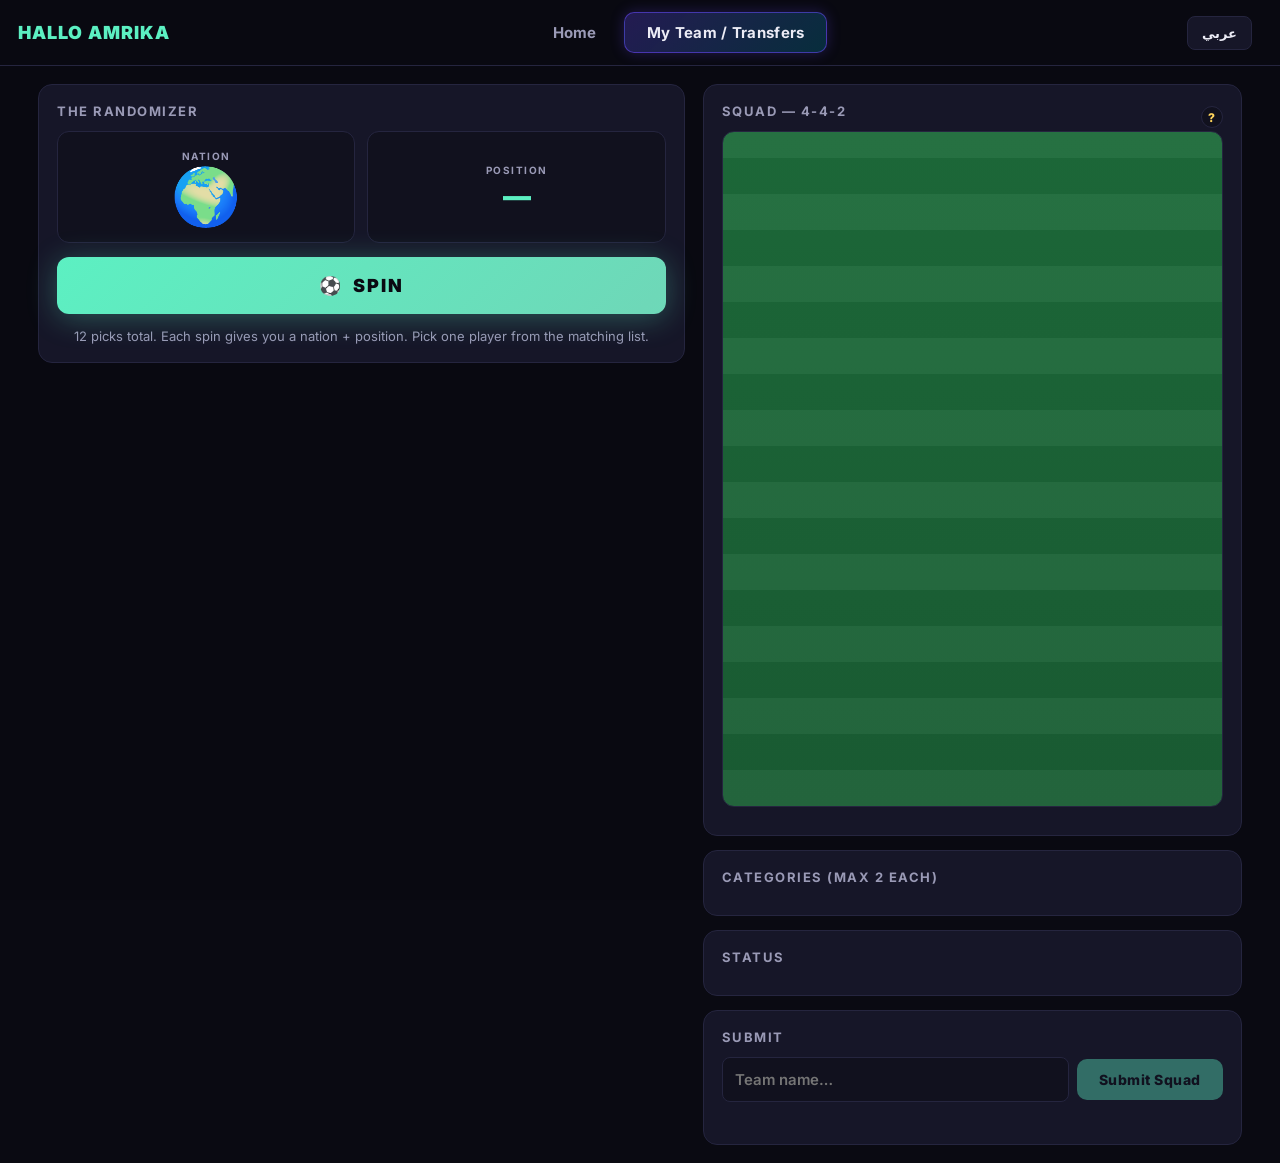
==== commit f51abd34: "improve mobile nav and paginate leaderboard" ====
--- a/build.html
+++ b/build.html
@@ -4,15 +4,18 @@
 <meta charset="UTF-8" />
 <meta name="viewport" content="width=device-width, initial-scale=1.0" />
 <title>Build My Squad · HALLO AMRIKA</title>
-<link rel="stylesheet" href="styles.css" />
+<link rel="stylesheet" href="styles.css?v=20260621-mobilepager" />
 <link href="https://fonts.googleapis.com/css2?family=Inter:wght@400;500;600;700;800;900&display=swap" rel="stylesheet" />
 </head>
 <body>
 
-<header class="topbar">
+<header class="topbar has-menu">
   <a href="index.html" class="brand">
     <span class="brand-mark" data-i18n="brand.mark">HALLO AMRIKA</span>
   </a>
+  <button class="hdr-menu-btn" type="button" aria-label="Menu" aria-expanded="false">
+    <span></span><span></span><span></span>
+  </button>
   <nav class="hdr-tabs">
     <a href="index.html" class="hdr-tab" data-i18n="tab.home">Home</a>
     <a href="team.html"  class="hdr-tab active" data-i18n="tab.team">My Team</a>
@@ -92,7 +95,7 @@
   </section>
 </main>
 
-<script type="module" src="js/i18n.js?v=20260619-md3window"></script>
-<script type="module" src="build.js?v=20260619-md3window"></script>
+<script type="module" src="js/i18n.js?v=20260621-mobilepager"></script>
+<script type="module" src="build.js?v=20260621-mobilepager"></script>
 </body>
 </html>
--- a/styles.css
+++ b/styles.css
@@ -73,6 +73,26 @@
 .hdr-link:hover { color: var(--text); }
 .hdr-email { color: var(--text-dim); font-size: 12px; }
 .auth-slot-inline { display: inline-flex; align-items: center; gap: 8px; }
+.hdr-menu-btn {
+  display: none;
+  width: 40px; height: 40px;
+  place-items: center;
+  gap: 4px;
+  background: var(--panel);
+  border: 1px solid var(--line);
+  border-radius: 8px;
+  padding: 9px;
+}
+.hdr-menu-btn span {
+  display: block;
+  width: 18px; height: 2px;
+  border-radius: 2px;
+  background: var(--text);
+}
+.hdr-menu-btn[aria-expanded="true"] {
+  border-color: var(--accent);
+  background: var(--panel-2);
+}
 
 .league-banner {
   background: var(--panel-2); border-bottom: 1px solid var(--line);
@@ -429,6 +449,18 @@
   padding: 8px 16px; border-radius: 999px;
   font-size: 12px; font-weight: 700; letter-spacing: 1px; color: var(--accent);
 }
+.hero-status.is-transfer {
+  display: inline-flex;
+  flex-wrap: wrap;
+  align-items: center;
+  justify-content: center;
+  gap: 4px 8px;
+  max-width: min(100%, 560px);
+  line-height: 1.45;
+  letter-spacing: 0.3px;
+  white-space: normal;
+}
+.hero-status .hs-date { color: var(--text); }
 .hero-cta {
   display: inline-block; margin-top: 18px;
   padding: 14px 28px; background: var(--accent); color: #0a0a12;
@@ -453,6 +485,24 @@
 .hero-cta.ghost {
   background: var(--panel); border: 1px solid var(--line);
   color: var(--text); margin-left: 10px;
+}
+
+@media (max-width: 640px) {
+  .hero-status {
+    display: block;
+    max-width: 100%;
+    border-radius: 12px;
+    line-height: 1.45;
+    letter-spacing: 0.2px;
+    white-space: normal;
+  }
+  .hero-status.is-transfer {
+    display: flex;
+    flex-direction: column;
+    align-items: center;
+    gap: 2px;
+    padding: 10px 12px;
+  }
 }
 
 /* ── matchday command strip ───────────────── */
@@ -844,6 +894,25 @@
 .lb-row.me { border-color: var(--accent); background: linear-gradient(180deg, var(--panel) 0%, var(--panel-2) 100%); }
 .lb-row.flash {
   animation: rowFlash 1.8s ease-out;
+}
+.lb-pager {
+  display: flex;
+  align-items: center;
+  justify-content: center;
+  gap: 10px;
+  padding: 14px 0 4px;
+  color: var(--text-dim);
+  font-size: 12px;
+  font-weight: 700;
+}
+.lb-page-btn {
+  margin: 0;
+  min-width: 96px;
+  padding: 9px 12px;
+}
+.lb-page-btn:disabled {
+  opacity: 0.35;
+  cursor: not-allowed;
 }
 .mini-league-card {
   margin: 0 0 16px;
@@ -1671,8 +1740,61 @@
   box-shadow: 0 0 14px rgba(106,76,255,0.25);
 }
 @media (max-width: 640px) {
-  .hdr-tabs { gap: 4px; margin: 0 6px; }
-  .hdr-tab { padding: 8px 14px; font-size: 13px; }
+  .topbar.has-menu {
+    flex-wrap: wrap;
+    align-items: center;
+    gap: 8px;
+    padding: 10px 12px;
+  }
+  .topbar.has-menu .brand {
+    flex: 1 1 auto;
+    min-width: 0;
+  }
+  .topbar.has-menu .brand-mark {
+    font-size: 16px;
+    white-space: nowrap;
+    overflow: hidden;
+    text-overflow: ellipsis;
+  }
+  .topbar.has-menu .hdr-menu-btn { display: grid; }
+  .topbar.has-menu .hdr-tabs,
+  .topbar.has-menu .hdr-right {
+    display: none;
+  }
+  .topbar.has-menu.menu-open .hdr-tabs,
+  .topbar.has-menu.menu-open .hdr-right {
+    display: flex;
+    flex-basis: 100%;
+    width: 100%;
+  }
+  .topbar.has-menu.menu-open .hdr-tabs {
+    order: 3;
+    flex-direction: column;
+    align-items: stretch;
+    gap: 8px;
+    margin: 4px 0 0;
+  }
+  .topbar.has-menu.menu-open .hdr-tab {
+    width: 100%;
+    padding: 12px 14px;
+    text-align: center;
+    font-size: 14px;
+  }
+  .topbar.has-menu.menu-open .hdr-right {
+    order: 4;
+    align-items: stretch;
+    justify-content: stretch;
+    gap: 8px;
+    flex-wrap: wrap;
+  }
+  .topbar.has-menu.menu-open .hdr-right .hdr-btn {
+    min-height: 40px;
+  }
+  .topbar.has-menu.menu-open .auth-slot-inline {
+    flex: 1 1 auto;
+    justify-content: flex-end;
+    min-width: 0;
+  }
 }
 
 /* "This is your team for the next round" header on /team.html */
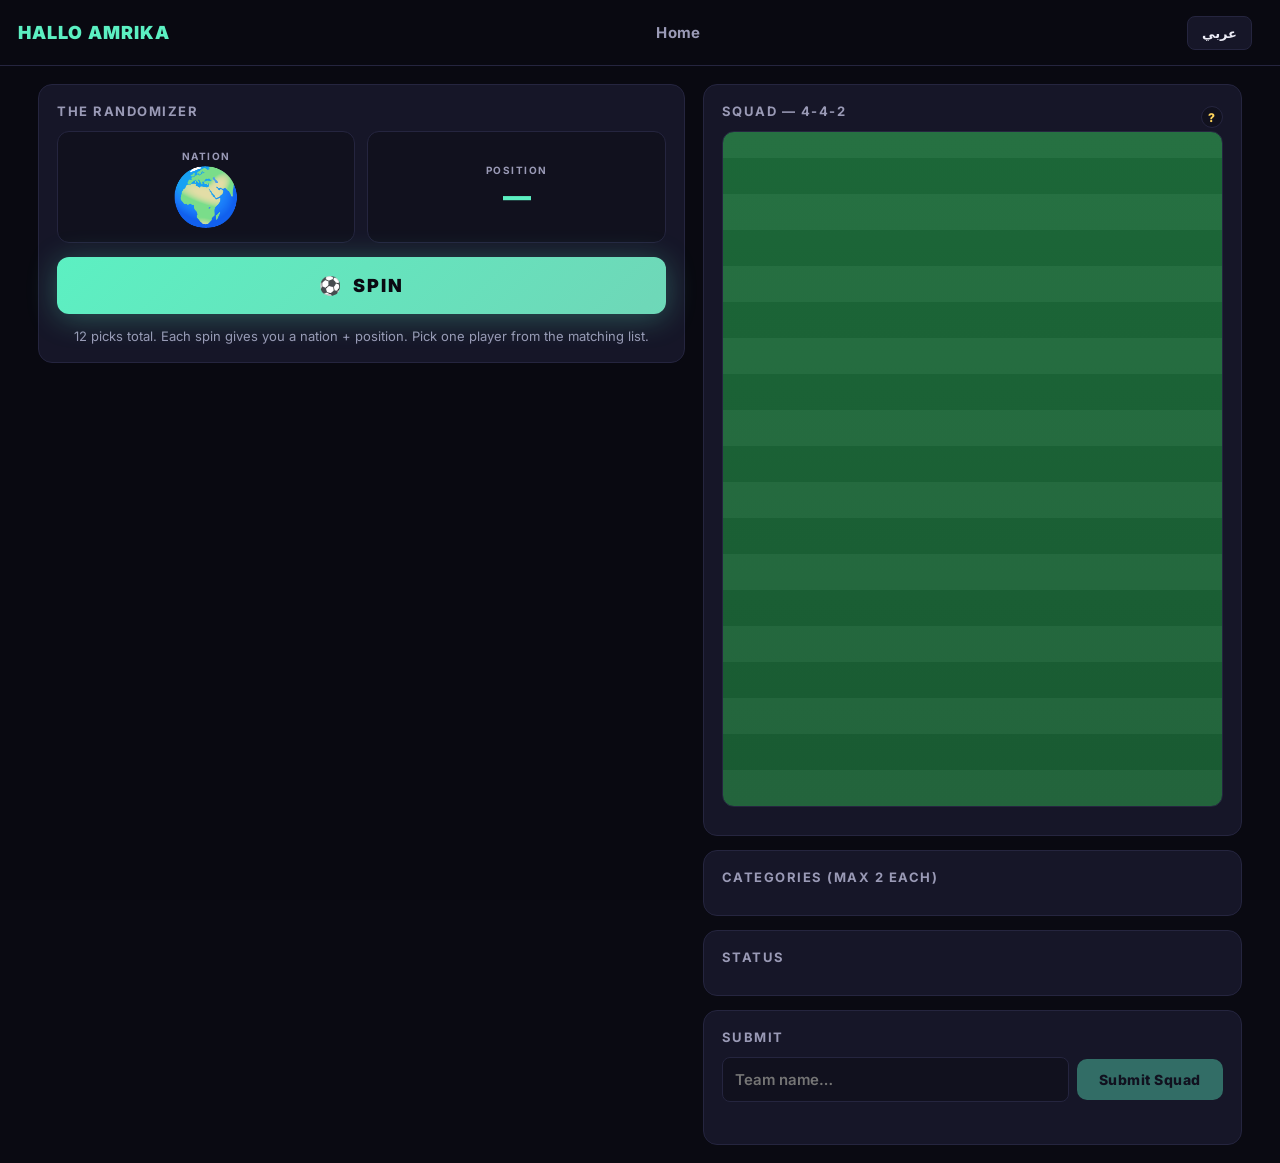
==== commit 223817cb: "Landing: champions banner (winner + top 3) + remove My Team tab - Add #championBanner on the homepag" ====
--- a/build.html
+++ b/build.html
@@ -4,7 +4,7 @@
 <meta charset="UTF-8" />
 <meta name="viewport" content="width=device-width, initial-scale=1.0" />
 <title>Build My Squad · HALLO AMRIKA</title>
-<link rel="stylesheet" href="styles.css?v=20260621-mobilepager" />
+<link rel="stylesheet" href="styles.css?v=20260720-final3" />
 <link href="https://fonts.googleapis.com/css2?family=Inter:wght@400;500;600;700;800;900&display=swap" rel="stylesheet" />
 </head>
 <body>
@@ -18,7 +18,6 @@
   </button>
   <nav class="hdr-tabs">
     <a href="index.html" class="hdr-tab" data-i18n="tab.home">Home</a>
-    <a href="team.html"  class="hdr-tab active" data-i18n="tab.team">My Team</a>
   </nav>
   <div class="hdr-right">
     <button class="hdr-btn" id="langToggle" title="عربي / English">عربي</button>
@@ -95,7 +94,7 @@
   </section>
 </main>
 
-<script type="module" src="js/i18n.js?v=20260621-mobilepager"></script>
-<script type="module" src="build.js?v=20260621-mobilepager"></script>
+<script type="module" src="js/i18n.js?v=20260626-r32window"></script>
+<script type="module" src="build.js?v=20260626-r32window"></script>
 </body>
 </html>
--- a/styles.css
+++ b/styles.css
@@ -852,9 +852,11 @@
 .lb-table { display: flex; flex-direction: column; gap: 6px; }
 .lb-tabs {
   display: inline-flex;
+  flex-wrap: wrap;
   gap: 4px;
   padding: 4px;
   margin: 2px 0 12px;
+  max-width: 100%;
   background: var(--bg-2);
   border: 1px solid var(--line);
   border-radius: 10px;
@@ -869,6 +871,7 @@
   font-family: inherit;
   font-size: 12px;
   font-weight: 900;
+  white-space: nowrap;
   cursor: pointer;
 }
 .lb-tab.active {
@@ -1815,6 +1818,13 @@
   background: linear-gradient(135deg, rgba(106,76,255,0.12), rgba(0,212,255,0.08));
   border: 1px solid rgba(106,76,255,0.35); border-radius: 12px;
 }
+.transfer-bar .tx-window-warning {
+  flex: 1 0 100%;
+  color: var(--accent-2);
+  font-size: 12px;
+  font-weight: 800;
+  line-height: 1.4;
+}
 .transfer-bar .tx-left { display: flex; align-items: center; gap: 14px; }
 .transfer-bar .tx-actions { display: flex; align-items: center; gap: 8px; flex-wrap: wrap; }
 .transfer-bar .tx-counter { display: flex; align-items: baseline; gap: 6px; }
@@ -1844,9 +1854,10 @@
   background: var(--bg-2); border: 1px solid var(--line); border-radius: 8px;
   color: var(--text); font-size: 13px; font-family: inherit;
 }
-.tx-out-list, .tx-in-list {
+.tx-out-list, .tx-in-list, .tx-refill-list {
   display: flex; flex-direction: column; gap: 4px; max-height: 260px; overflow-y: auto;
 }
+.tx-refill-list { margin-bottom: 8px; max-height: 190px; }
 .tx-row {
   display: grid;
   grid-template-columns: 44px 24px 1fr auto auto;
@@ -2091,3 +2102,67 @@
   font-style: italic; white-space: nowrap; max-width: 110px;
   overflow: hidden; text-overflow: ellipsis;
 }
+
+/* ── Champions banner (tournament over) ─────────────────────────────── */
+.champ-banner {
+  position: relative;
+  overflow: hidden;
+  border-bottom: 1px solid var(--line);
+  background:
+    radial-gradient(120% 140% at 50% -20%, rgba(255,213,92,0.22), transparent 60%),
+    linear-gradient(180deg, #17130a 0%, #120f16 100%);
+}
+.champ-inner {
+  max-width: 760px;
+  margin: 0 auto;
+  padding: 30px 20px 34px;
+  text-align: center;
+}
+.champ-eyebrow {
+  font-size: 12px; font-weight: 800; letter-spacing: 0.22em; text-transform: uppercase;
+  color: var(--accent-2);
+  margin-bottom: 10px;
+}
+.champ-nation {
+  display: flex; align-items: center; justify-content: center; gap: 14px;
+  flex-wrap: wrap;
+}
+.champ-nation-name {
+  font-size: clamp(30px, 7vw, 52px); font-weight: 900; letter-spacing: -0.01em;
+  background: linear-gradient(180deg, #fff 0%, #ffe9a8 60%, #f5b942 100%);
+  -webkit-background-clip: text; background-clip: text; -webkit-text-fill-color: transparent;
+  line-height: 1.05;
+}
+.champ-trophy { font-size: clamp(28px, 6vw, 46px); filter: drop-shadow(0 2px 8px rgba(255,213,92,0.5)); }
+.champ-flag { border-radius: 4px; box-shadow: 0 2px 10px rgba(0,0,0,0.5); }
+.champ-sub {
+  margin-top: 6px; color: var(--text-dim); font-size: 14px; font-weight: 600;
+  letter-spacing: 0.04em;
+}
+.champ-divider {
+  height: 1px; width: min(280px, 70%); margin: 20px auto 16px;
+  background: linear-gradient(90deg, transparent, var(--line), transparent);
+}
+.champ-game-title {
+  font-size: 12px; font-weight: 800; letter-spacing: 0.16em; text-transform: uppercase;
+  color: var(--text-dim); margin-bottom: 12px;
+}
+.champ-podium {
+  display: flex; flex-direction: column; gap: 8px;
+  max-width: 420px; margin: 0 auto;
+}
+.champ-podium-row {
+  display: grid; grid-template-columns: 34px 1fr auto; align-items: center; gap: 10px;
+  padding: 10px 14px;
+  background: rgba(255,255,255,0.04);
+  border: 1px solid var(--line); border-radius: 12px;
+}
+.champ-podium-row:first-child {
+  background: linear-gradient(90deg, rgba(255,213,92,0.16), rgba(255,213,92,0.05));
+  border-color: rgba(255,213,92,0.4);
+}
+.champ-medal { font-size: 20px; text-align: center; }
+.champ-team { font-weight: 700; text-align: left; overflow: hidden; text-overflow: ellipsis; white-space: nowrap; }
+.champ-pts { font-weight: 800; color: var(--accent-2); font-variant-numeric: tabular-nums; }
+.champ-pts em { font-style: normal; font-weight: 600; color: var(--text-dim); font-size: 12px; }
+[dir="rtl"] .champ-team { text-align: right; }
